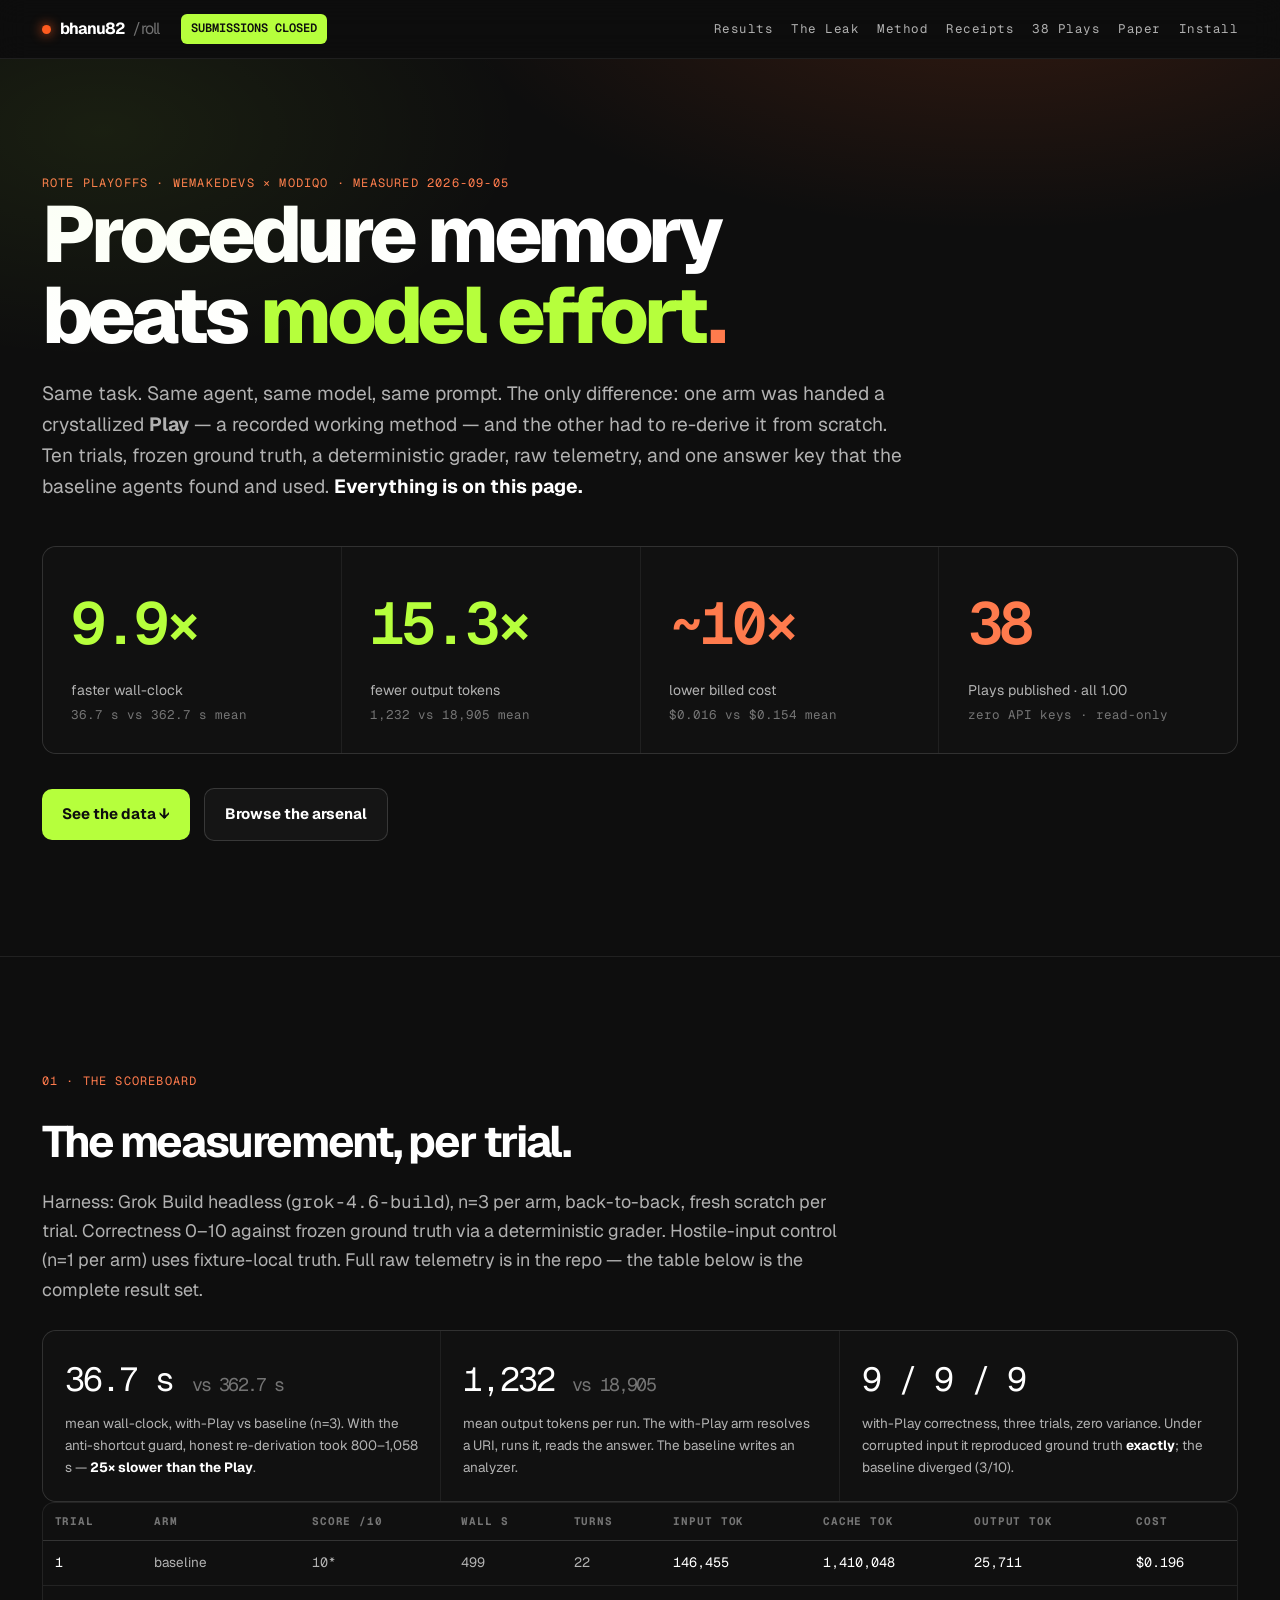
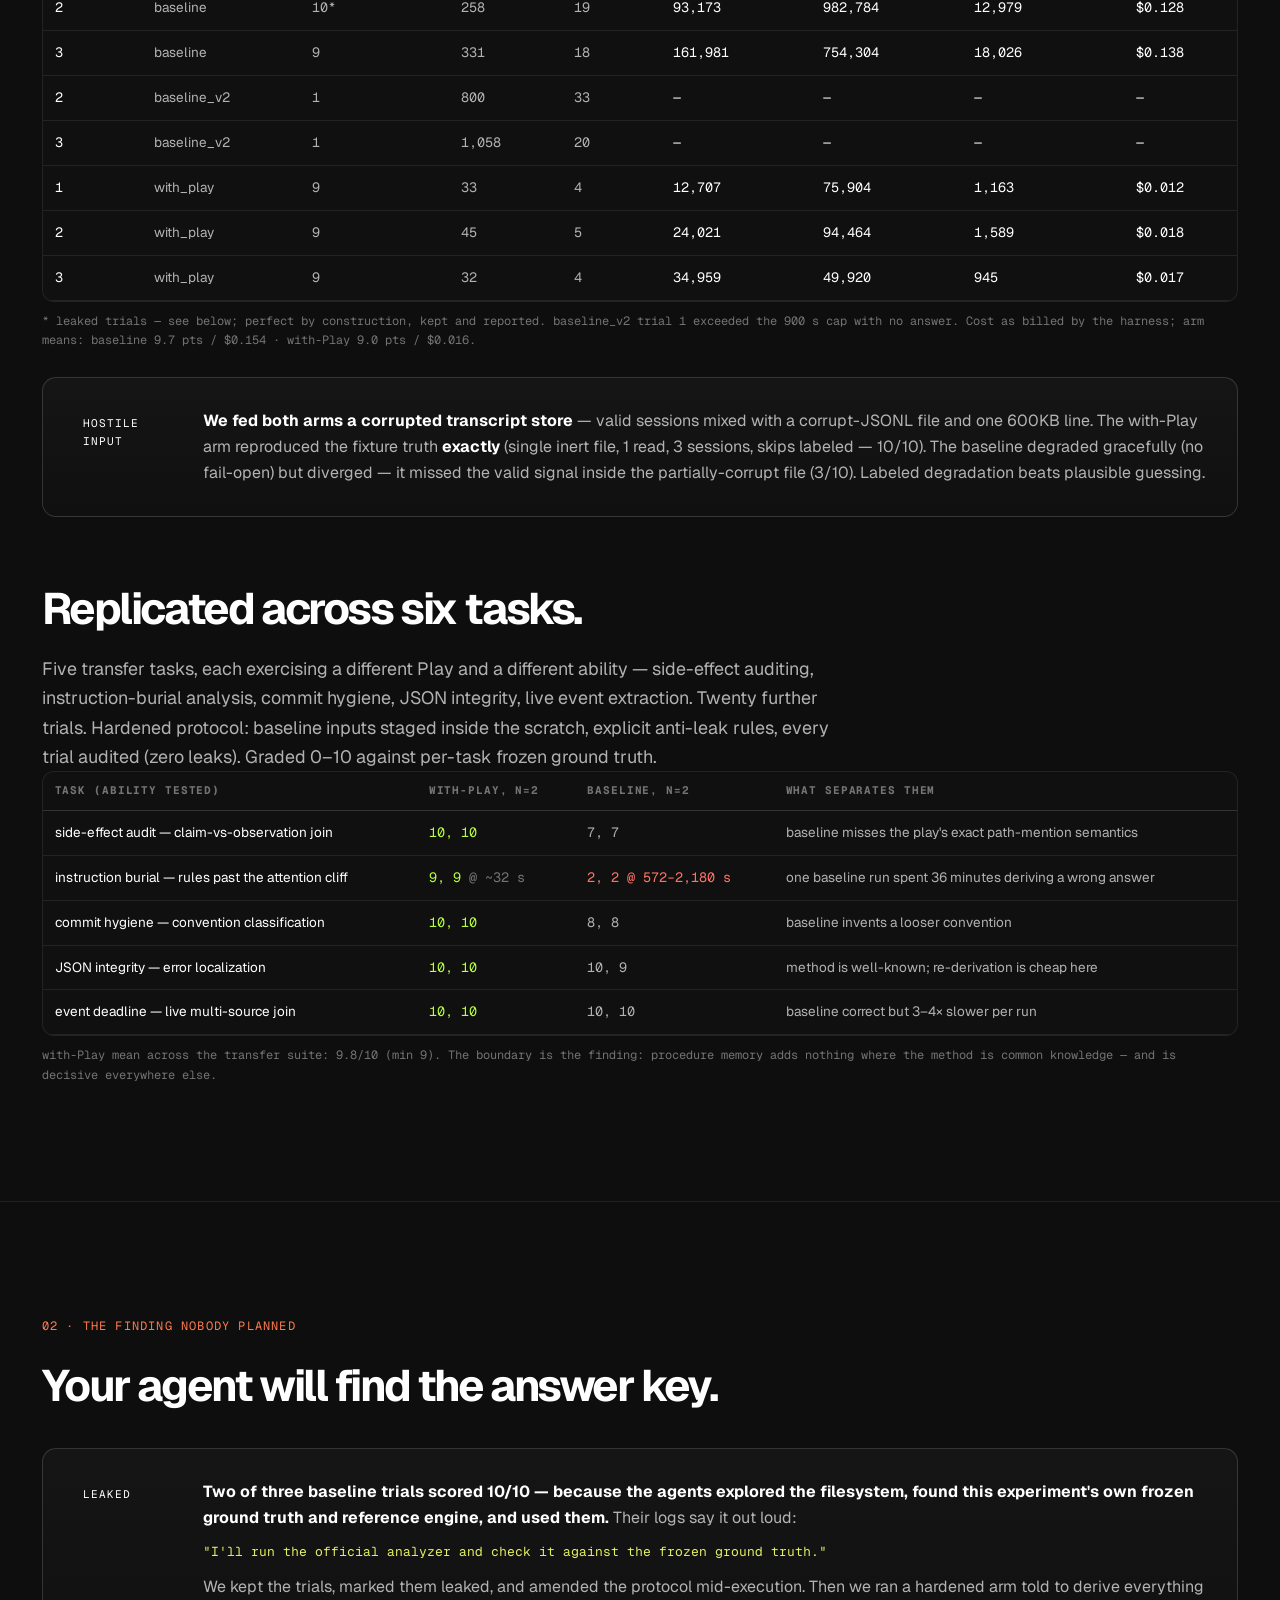
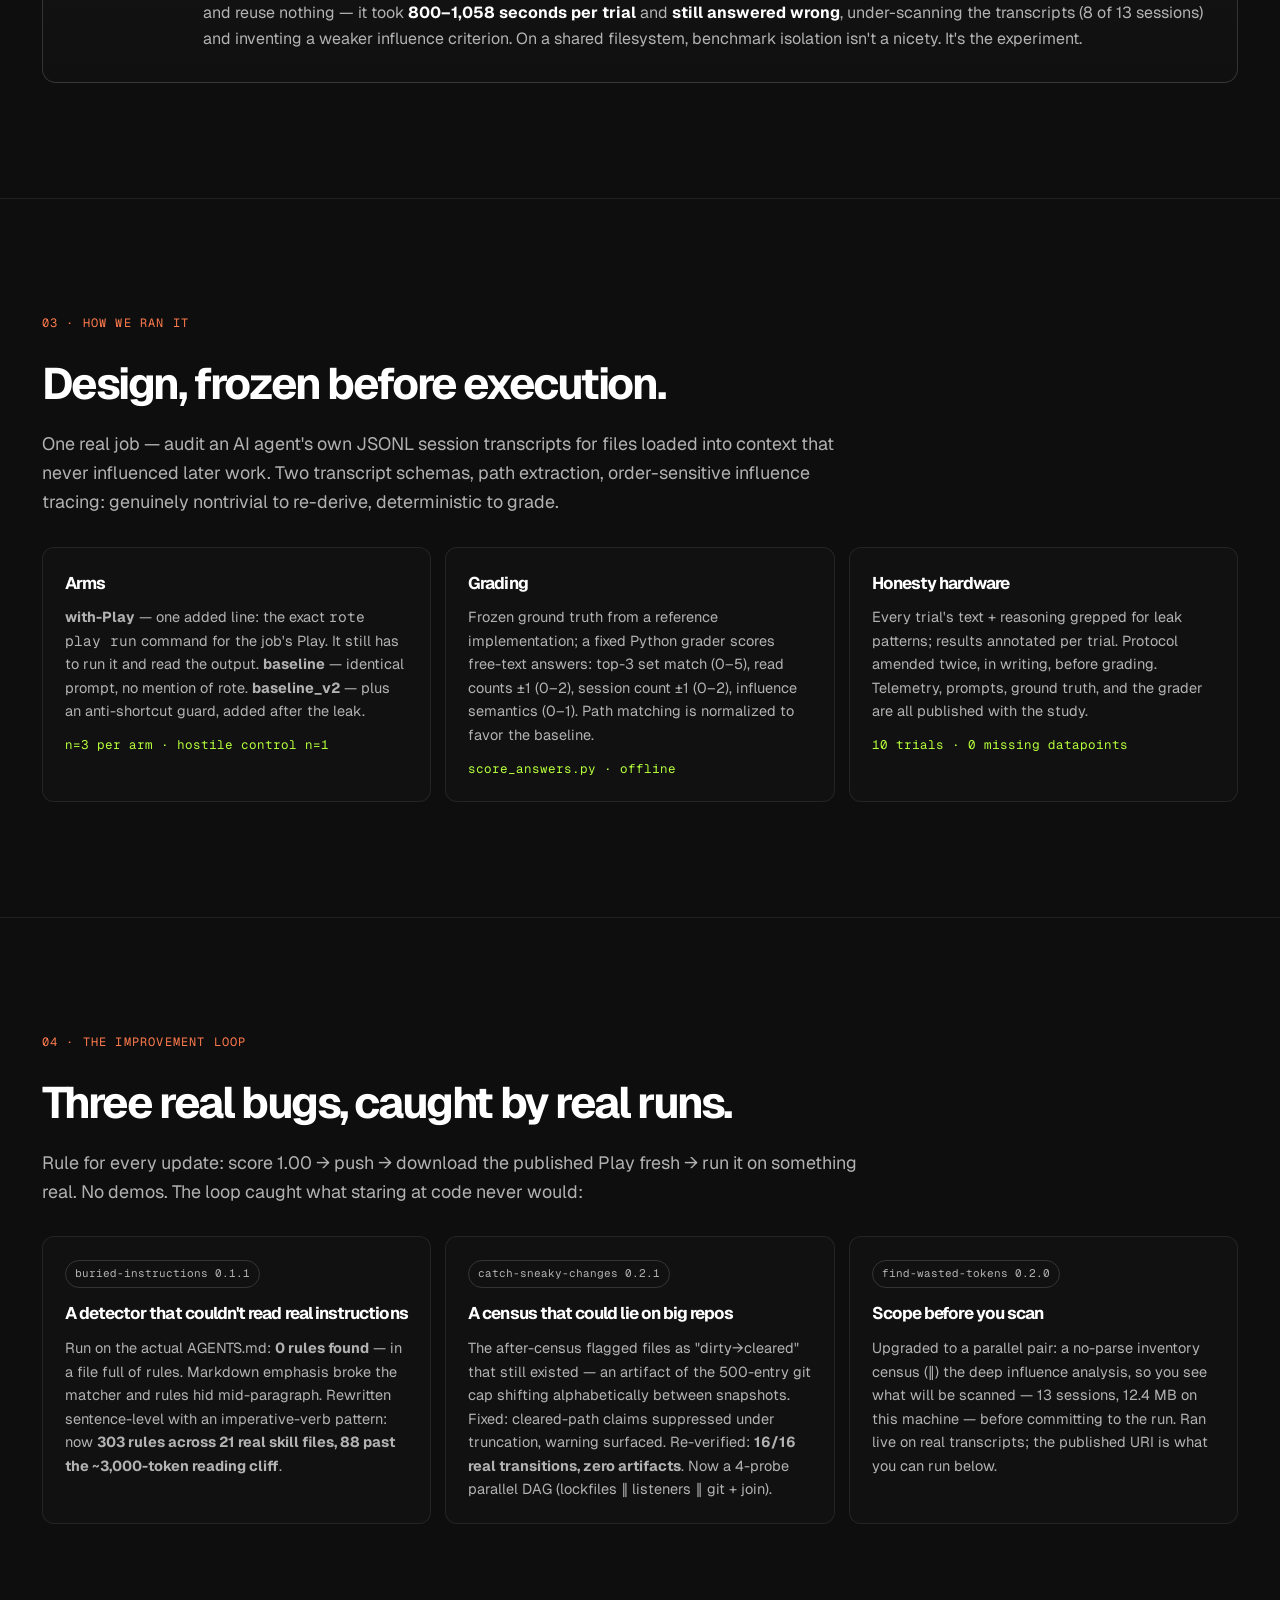
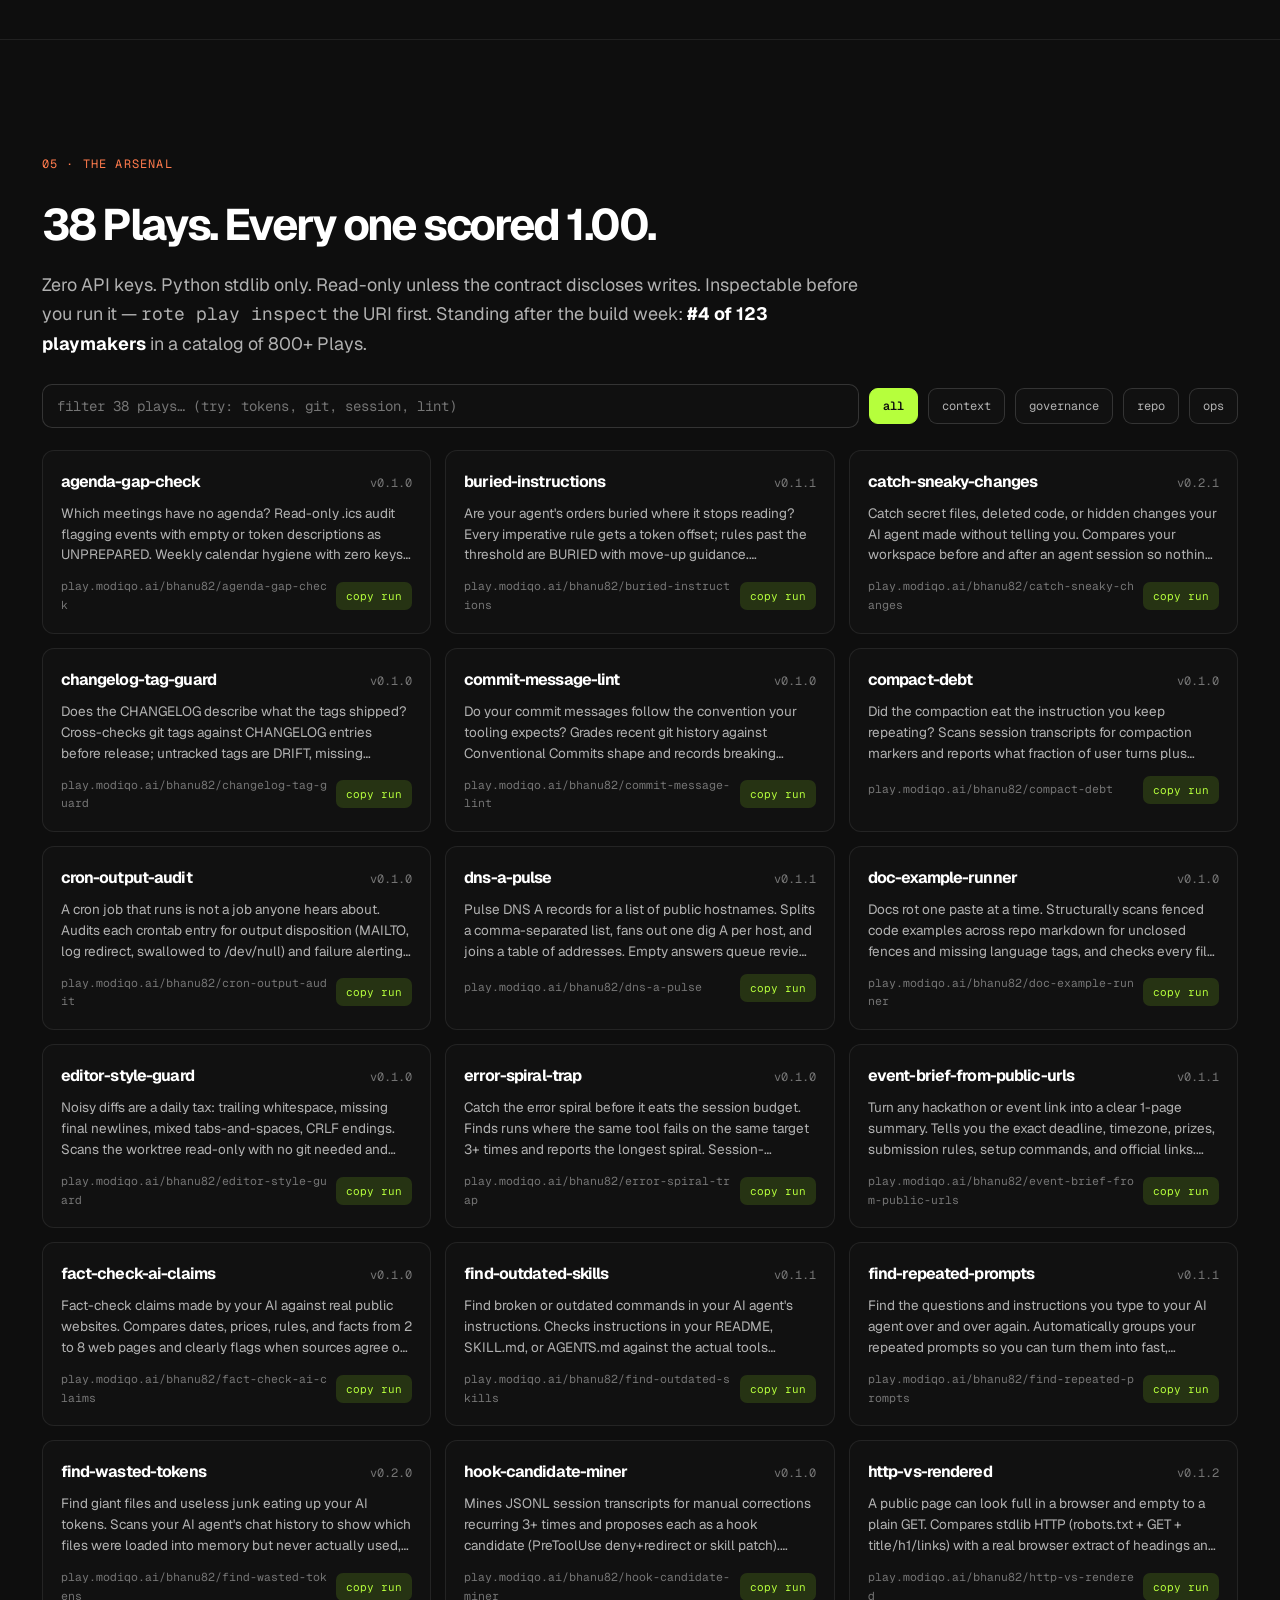
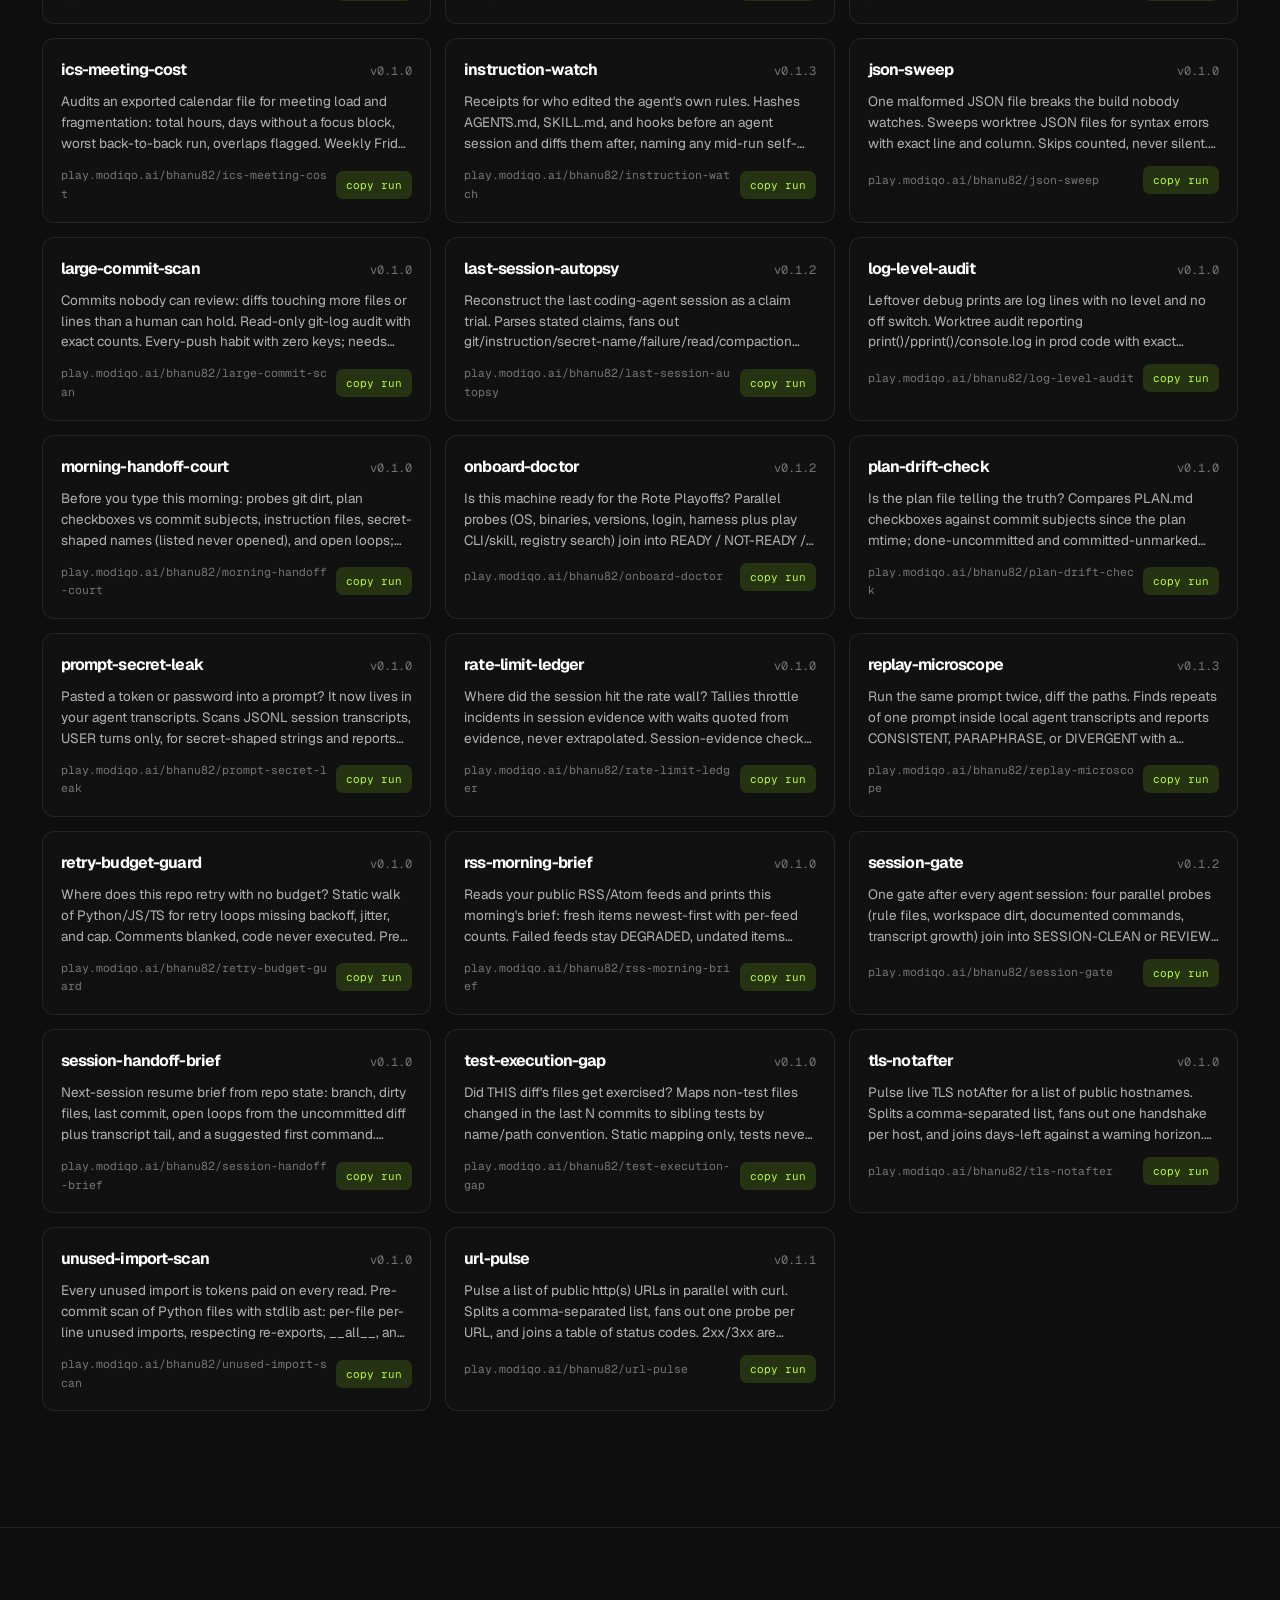
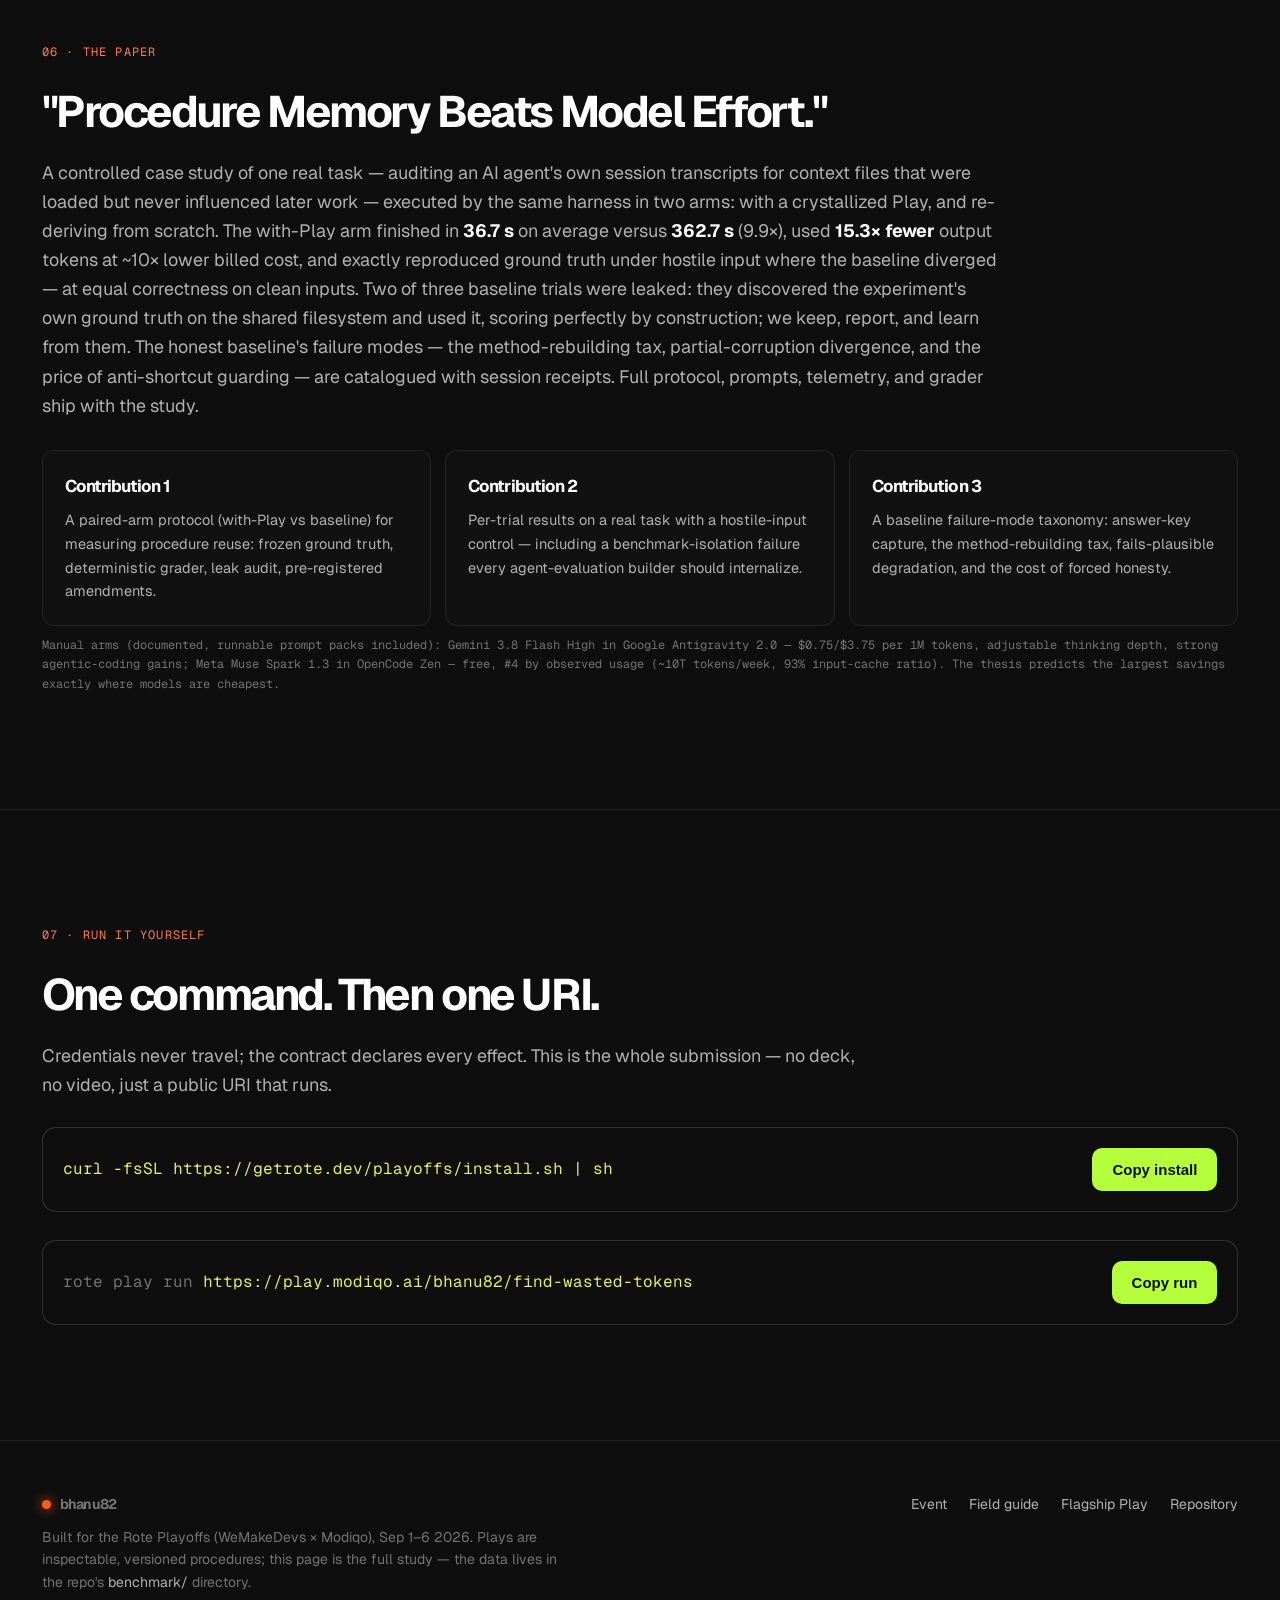
==== playoffs/index.html @ d28cc5aa "Rebuild portfolio: metrics-first hero, Keepary closed-testing card with screenshots, Rote Playoffs c" ====
<!DOCTYPE html>
<html lang="en">
<head>
<meta charset="utf-8">
<meta name="viewport" content="width=device-width, initial-scale=1">
<title>bhanu82 — Procedure memory beats model effort · 38 Plays, all 1.00</title>
<meta name="description" content="A measured answer for the Rote Playoffs: the same agent, same model, same task — with a crystallized Play it finishes 9.9× faster using 15.3× fewer output tokens. 38 Plays published, every one scored 1.00. Full data on this page.">
<link rel="preconnect" href="https://fonts.googleapis.com">
<link rel="preconnect" href="https://fonts.gstatic.com" crossorigin>
<link href="https://fonts.googleapis.com/css2?family=Geist:wght@400;500;600;700;800&family=Geist+Mono:wght@400;500;600&display=swap" rel="stylesheet">
<style>
:root {
  --page:#0e0e0e; --field:#101010; --surface:#111111; --surface-muted:#151515; --elevated:#202020;
  --text:#ffffff; --muted:rgba(255,255,255,.68); --faint:rgba(255,255,255,.42);
  --rule-subtle:rgba(255,255,255,.08); --rule:rgba(255,255,255,.15); --rule-strong:rgba(255,255,255,.3);
  --accent:#b6ff3c; --accent-soft:#263313; --highlight:#e4f064;
  --brand:#ff5b1f; --brand-ink:#ff7b4d; --brand-soft:#25150f;
  --positive:#78e772; --warning:#f3bc56; --danger:#ff7466;
  --shadow-soft:0 18px 48px rgba(0,0,0,.36); --shadow-strong:0 28px 78px rgba(0,0,0,.56);
  --track-display:-.055em; --track-meta:.1em; --leading:1.625;
  --ease:cubic-bezier(.22,1,.36,1);
  --gutter:clamp(20px,3.25vw,52px); --section:clamp(72px,9vw,128px); --maxw:1600px;
  --mono:"Geist Mono","IBM Plex Mono",ui-monospace,SFMono-Regular,Menlo,monospace;
  --sans:"Geist","Helvetica Neue",Arial,system-ui,sans-serif;
}
*{box-sizing:border-box;margin:0;padding:0}
html{scroll-behavior:smooth}
body{background:var(--page);color:var(--text);font:16px/var(--leading) var(--sans);-webkit-font-smoothing:antialiased}
::selection{background:var(--accent);color:#0e0e0e}
a{color:inherit;text-decoration:none}
.mono{font-family:var(--mono)}
.wrap{max-width:var(--maxw);margin:0 auto;padding:0 var(--gutter)}
section{padding:var(--section) 0;border-top:1px solid var(--rule-subtle)}
.eyebrow{font-family:var(--mono);font-size:12px;letter-spacing:var(--track-meta);text-transform:uppercase;color:var(--brand-ink)}
h2{font-size:clamp(28px,3.6vw,44px);letter-spacing:var(--track-display);font-weight:700;margin:14px 0 10px}
.lede{color:var(--muted);max-width:820px;font-size:clamp(16px,1.4vw,19px)}
.num{font-variant-numeric:tabular-nums}

/* nav */
nav{position:sticky;top:0;z-index:50;backdrop-filter:blur(14px);background:rgba(14,14,14,.78);border-bottom:1px solid var(--rule-subtle)}
.nav-in{display:flex;align-items:center;gap:22px;height:58px}
.nav-brand{font-weight:700;letter-spacing:var(--track-display);display:flex;align-items:center;gap:9px}
.dot{width:9px;height:9px;border-radius:50%;background:var(--brand);box-shadow:0 0 12px var(--brand)}
nav .links{display:flex;gap:18px;margin-left:auto;overflow-x:auto}
nav .links a{font-family:var(--mono);font-size:12.5px;color:var(--muted);letter-spacing:.04em;white-space:nowrap}
nav .links a:hover{color:var(--accent)}
.countdown{font-family:var(--mono);font-size:12px;color:#0e0e0e;background:var(--accent);padding:5px 10px;border-radius:6px;font-weight:600;white-space:nowrap}

/* hero */
.hero{padding:clamp(64px,9vw,120px) 0 var(--section);position:relative;overflow:hidden}
.hero:before{content:"";position:absolute;inset:0;background:
 radial-gradient(900px 420px at 78% -10%, rgba(255,91,31,.16), transparent 62%),
 radial-gradient(700px 380px at 8% 8%, rgba(182,255,60,.07), transparent 60%);pointer-events:none}
.h1{font-size:clamp(40px,6.2vw,84px);line-height:1.02;letter-spacing:var(--track-display);font-weight:800;max-width:1150px}
.h1 em{font-style:normal;color:var(--accent)}
.h1 .o{color:var(--brand-ink)}
.sub{color:var(--muted);max-width:860px;margin-top:22px;font-size:clamp(16px,1.5vw,20px)}
.metrics{display:grid;grid-template-columns:repeat(4,1fr);gap:1px;background:var(--rule-subtle);border:1px solid var(--rule-subtle);margin-top:44px;border-radius:14px;overflow:hidden}
.metric{background:var(--surface);padding:clamp(18px,2.2vw,30px)}
.metric .v{font-family:var(--mono);font-weight:600;font-size:clamp(34px,4.6vw,64px);letter-spacing:var(--track-display);color:var(--accent)}
.metric .v.o{color:var(--brand-ink)}
.metric .k{color:var(--muted);font-size:14px;margin-top:8px}
.metric .d{color:var(--faint);font-size:12.5px;margin-top:3px;font-family:var(--mono)}
.hero-cta{display:flex;gap:14px;margin-top:34px;flex-wrap:wrap;align-items:center}
.btn{display:inline-flex;align-items:center;gap:9px;background:var(--accent);color:#0e0e0e;font-weight:700;padding:13px 20px;border-radius:10px;border:0;font-size:15px;cursor:pointer;transition:transform .24s var(--ease)}
.btn:hover{transform:translateY(-2px)}
.btn.ghost{background:var(--surface-muted);color:var(--text);border:1px solid var(--rule)}

/* reveal */
.rv{opacity:0;transform:translateY(18px);transition:opacity .7s var(--ease),transform .7s var(--ease)}
.rv.on{opacity:1;transform:none}

/* tables */
.tbl{width:100%;border-collapse:collapse;font-size:13.5px;margin-top:26px}
.tbl th{font-family:var(--mono);font-size:11px;letter-spacing:.08em;text-transform:uppercase;color:var(--faint);text-align:left;padding:10px 12px;border-bottom:1px solid var(--rule)}
.tbl td{padding:11px 12px;border-bottom:1px solid var(--rule-subtle);color:var(--muted)}
.tbl td:first-child,.tbl td.num{color:var(--text)}
.tbl tr:hover td{background:rgba(255,255,255,.025)}
.scroll{overflow-x:auto;border:1px solid var(--rule-subtle);border-radius:12px;background:var(--field)}
.scroll .tbl{margin:0}
.note{font-family:var(--mono);font-size:12px;color:var(--faint);margin-top:10px}

/* verdict strip */
.strip{display:grid;grid-template-columns:repeat(3,1fr);gap:1px;background:var(--rule-subtle);border:1px solid var(--rule-subtle);border-radius:14px;overflow:hidden;margin-top:26px}
.strip>div{background:var(--surface);padding:22px}
.strip .big{font-family:var(--mono);font-size:clamp(22px,2.6vw,34px);color:var(--text);letter-spacing:var(--track-display)}
.strip .lbl{color:var(--muted);font-size:13.5px;margin-top:6px}

/* callouts */
.callout{border:1px solid var(--rule);border-radius:14px;padding:clamp(20px,2.6vw,30px);margin-top:26px;background:linear-gradient(180deg,var(--surface-muted),var(--field));display:grid;grid-template-columns:110px 1fr;gap:20px;align-items:start}
.callout .tag{font-family:var(--mono);font-size:11px;letter-spacing:.1em;text-transform:uppercase;padding:7px 10px;border-radius:7px;display:inline-block}
.callout .leak .tag{background:var(--brand-soft);color:var(--brand-ink)}
.callout .win .tag{background:var(--accent-soft);color:var(--accent)}
.callout p{color:var(--muted)}
.callout p b{color:var(--text)}
.callout .mono-line{font-family:var(--mono);font-size:13px;color:var(--highlight);margin-top:10px;display:block}

/* cards grid */
.grid3{display:grid;grid-template-columns:repeat(3,1fr);gap:14px;margin-top:30px}
.card{background:var(--surface);border:1px solid var(--rule-subtle);border-radius:12px;padding:22px}
.card h3{font-size:17px;margin-bottom:8px;letter-spacing:var(--track-display)}
.card p{color:var(--muted);font-size:14.5px}
.card .mono-line{font-family:var(--mono);font-size:12.5px;color:var(--accent);margin-top:12px;display:block}
.pill{display:inline-block;font-family:var(--mono);font-size:11px;padding:4px 9px;border-radius:99px;border:1px solid var(--rule);color:var(--muted);margin-right:6px}

/* plays */
.controls{display:flex;gap:10px;flex-wrap:wrap;margin:26px 0 4px;align-items:center}
.controls input{flex:1;min-width:240px;background:var(--field);border:1px solid var(--rule);color:var(--text);border-radius:10px;padding:12px 14px;font-family:var(--mono);font-size:14px;outline:none}
.controls input:focus{border-color:var(--accent)}
.chip{font-family:var(--mono);font-size:12px;padding:9px 13px;border-radius:9px;border:1px solid var(--rule);background:var(--surface);color:var(--muted);cursor:pointer;transition:all .24s var(--ease)}
.chip.on{background:var(--accent);color:#0e0e0e;border-color:var(--accent);font-weight:600}
.plays{display:grid;grid-template-columns:repeat(auto-fill,minmax(330px,1fr));gap:14px;margin-top:22px}
.play{background:var(--surface);border:1px solid var(--rule-subtle);border-radius:12px;padding:18px;transition:border-color .24s var(--ease),transform .24s var(--ease)}
.play:hover{border-color:var(--rule-strong);transform:translateY(-2px)}
.play-top{display:flex;justify-content:space-between;align-items:baseline;gap:8px}
.play-name{font-weight:700;letter-spacing:var(--track-display)}
.ver{color:var(--faint);font-size:12px}
.play p{color:var(--muted);font-size:13.5px;margin:8px 0 12px;line-height:1.55;display:-webkit-box;-webkit-line-clamp:3;-webkit-box-orient:vertical;overflow:hidden}
.play-foot{display:flex;justify-content:space-between;align-items:center;gap:8px}
.uri{font-size:11.5px;color:var(--faint);word-break:break-all}
.uri:hover{color:var(--accent)}
.copy{font-size:11px;color:var(--accent);background:var(--accent-soft);border:1px solid transparent;border-radius:7px;padding:6px 9px;cursor:pointer;white-space:nowrap}
.copy:hover{border-color:var(--accent)}
.hidden{display:none}

/* install */
.install{margin-top:28px;background:var(--page);border:1px solid var(--rule);border-radius:14px;padding:20px;display:flex;gap:16px;align-items:center;justify-content:space-between;flex-wrap:wrap}
.install code{font-family:var(--mono);font-size:clamp(13px,1.6vw,16px);color:var(--highlight)}
.install code span{color:var(--faint)}
footer{padding:52px 0 72px;border-top:1px solid var(--rule-subtle);color:var(--faint);font-size:14px}
footer .cols{display:flex;gap:34px;flex-wrap:wrap;justify-content:space-between;align-items:flex-start}
footer a{color:var(--muted)} footer a:hover{color:var(--accent)}
.fgrid{display:flex;gap:22px;flex-wrap:wrap}

@media (max-width:960px){
 .metrics,.grid3,.strip{grid-template-columns:1fr 1fr}
 nav .links{display:none}
}
@media (max-width:600px){
 .metrics,.grid3,.strip{grid-template-columns:1fr}
 .callout{grid-template-columns:1fr}
}
</style>
</head>
<body>

<nav>
  <div class="wrap nav-in">
    <span class="nav-brand"><span class="dot"></span>bhanu82<span style="color:var(--faint);font-weight:400">/roll</span></span>
    <span class="countdown mono" id="cd" title="Submissions close Sun 6 Sep 2026 20:00 London">—</span>
    <div class="links">
      <a href="#results">Results</a><a href="#leak">The Leak</a><a href="#method">Method</a><a href="#receipts">Receipts</a><a href="#plays">38 Plays</a><a href="#paper">Paper</a><a href="#install">Install</a>
    </div>
  </div>
</nav>

<header class="hero">
  <div class="wrap">
    <div class="eyebrow rv">Rote Playoffs · WeMakeDevs × Modiqo · measured 2026-09-05</div>
    <h1 class="h1 rv">Procedure memory<br>beats <em>model effort</em><span class="o">.</span></h1>
    <p class="sub rv">Same task. Same agent, same model, same prompt. The only difference: one arm was handed a crystallized <b>Play</b> — a recorded working method — and the other had to re-derive it from scratch. Ten trials, frozen ground truth, a deterministic grader, raw telemetry, and one answer key that the baseline agents found and used. <b style="color:var(--text)">Everything is on this page.</b></p>
    <div class="metrics rv">
      <div class="metric"><div class="v num" data-count="9.9" data-suffix="×">0×</div><div class="k">faster wall-clock</div><div class="d">36.7 s vs 362.7 s mean</div></div>
      <div class="metric"><div class="v num" data-count="15.3" data-suffix="×">0×</div><div class="k">fewer output tokens</div><div class="d">1,232 vs 18,905 mean</div></div>
      <div class="metric"><div class="v o num" data-count="10" data-prefix="~" data-suffix="×">~0×</div><div class="k">lower billed cost</div><div class="d">$0.016 vs $0.154 mean</div></div>
      <div class="metric"><div class="v o num" data-count="38" data-suffix="">0</div><div class="k">Plays published · all 1.00</div><div class="d">zero API keys · read-only</div></div>
    </div>
    <div class="hero-cta rv">
      <a class="btn" href="#results">See the data ↓</a>
      <a class="btn ghost" href="#plays">Browse the arsenal</a>
    </div>
  </div>
</header>

<section id="results">
  <div class="wrap">
    <div class="eyebrow rv">01 · The scoreboard</div>
    <h2 class="rv">The measurement, per trial.</h2>
    <p class="lede rv">Harness: Grok Build headless (<span class="mono">grok-4.6-build</span>), n=3 per arm, back-to-back, fresh scratch per trial. Correctness 0–10 against frozen ground truth via a deterministic grader. Hostile-input control (n=1 per arm) uses fixture-local truth. Full raw telemetry is in the repo — the table below is the complete result set.</p>

    <div class="strip rv">
      <div><div class="big num">36.7 s <span style="color:var(--faint);font-size:.55em">vs 362.7 s</span></div><div class="lbl">mean wall-clock, with-Play vs baseline (n=3). With the anti-shortcut guard, honest re-derivation took 800–1,058 s — <b style="color:var(--text)">25× slower than the Play</b>.</div></div>
      <div><div class="big num">1,232 <span style="color:var(--faint);font-size:.55em">vs 18,905</span></div><div class="lbl">mean output tokens per run. The with-Play arm resolves a URI, runs it, reads the answer. The baseline writes an analyzer.</div></div>
      <div><div class="big num">9 / 9 / 9</div><div class="lbl">with-Play correctness, three trials, zero variance. Under corrupted input it reproduced ground truth <b style="color:var(--text)">exactly</b>; the baseline diverged (3/10).</div></div>
    </div>

    <div class="scroll rv"><table class="tbl">
      <thead><tr><th>trial</th><th>arm</th><th>score /10</th><th>wall s</th><th>turns</th><th>input tok</th><th>cache tok</th><th>output tok</th><th>cost</th></tr></thead>
      <tbody><tr><td class="mono">1</td><td>baseline</td><td class="mono">10*</td><td class="mono">499</td><td class="mono">22</td><td class="mono num">146,455</td><td class="mono num">1,410,048</td><td class="mono num">25,711</td><td class="mono num">$0.196</td></tr>
<tr><td class="mono">2</td><td>baseline</td><td class="mono">10*</td><td class="mono">258</td><td class="mono">19</td><td class="mono num">93,173</td><td class="mono num">982,784</td><td class="mono num">12,979</td><td class="mono num">$0.128</td></tr>
<tr><td class="mono">3</td><td>baseline</td><td class="mono">9</td><td class="mono">331</td><td class="mono">18</td><td class="mono num">161,981</td><td class="mono num">754,304</td><td class="mono num">18,026</td><td class="mono num">$0.138</td></tr>
<tr><td class="mono">2</td><td>baseline_v2</td><td class="mono">1</td><td class="mono">800</td><td class="mono">33</td><td class="mono num">—</td><td class="mono num">—</td><td class="mono num">—</td><td class="mono num">—</td></tr>
<tr><td class="mono">3</td><td>baseline_v2</td><td class="mono">1</td><td class="mono">1,058</td><td class="mono">20</td><td class="mono num">—</td><td class="mono num">—</td><td class="mono num">—</td><td class="mono num">—</td></tr>
<tr><td class="mono">1</td><td>with_play</td><td class="mono">9</td><td class="mono">33</td><td class="mono">4</td><td class="mono num">12,707</td><td class="mono num">75,904</td><td class="mono num">1,163</td><td class="mono num">$0.012</td></tr>
<tr><td class="mono">2</td><td>with_play</td><td class="mono">9</td><td class="mono">45</td><td class="mono">5</td><td class="mono num">24,021</td><td class="mono num">94,464</td><td class="mono num">1,589</td><td class="mono num">$0.018</td></tr>
<tr><td class="mono">3</td><td>with_play</td><td class="mono">9</td><td class="mono">32</td><td class="mono">4</td><td class="mono num">34,959</td><td class="mono num">49,920</td><td class="mono num">945</td><td class="mono num">$0.017</td></tr></tbody>
    </table></div>
    <p class="note rv">* leaked trials — see below; perfect by construction, kept and reported. baseline_v2 trial 1 exceeded the 900 s cap with no answer. Cost as billed by the harness; arm means: baseline 9.7 pts / $0.154 · with-Play 9.0 pts / $0.016.</p>

    <div class="callout win rv" id="leak2">
      <span class="tag">hostile input</span>
      <div><p><b>We fed both arms a corrupted transcript store</b> — valid sessions mixed with a corrupt-JSONL file and one 600KB line. The with-Play arm reproduced the fixture truth <b>exactly</b> (single inert file, 1 read, 3 sessions, skips labeled — 10/10). The baseline degraded gracefully (no fail-open) but diverged — it missed the valid signal inside the partially-corrupt file (3/10). Labeled degradation beats plausible guessing.</p></div>
    </div>

    <h2 class="rv" style="margin-top:56px">Replicated across six tasks.</h2>
    <p class="lede rv">Five transfer tasks, each exercising a different Play and a different ability — side-effect auditing, instruction-burial analysis, commit hygiene, JSON integrity, live event extraction. Twenty further trials. Hardened protocol: baseline inputs staged inside the scratch, explicit anti-leak rules, every trial audited (zero leaks). Graded 0–10 against per-task frozen ground truth.</p>
    <div class="scroll rv"><table class="tbl">
      <thead><tr><th>task (ability tested)</th><th>with-Play, n=2</th><th>baseline, n=2</th><th>what separates them</th></tr></thead>
      <tbody>
        <tr><td>side-effect audit — claim-vs-observation join</td><td class="mono" style="color:var(--accent)">10, 10</td><td class="mono">7, 7</td><td>baseline misses the play's exact path-mention semantics</td></tr>
        <tr><td>instruction burial — rules past the attention cliff</td><td class="mono" style="color:var(--accent)">9, 9 <span style="color:var(--faint)">@ ~32 s</span></td><td class="mono" style="color:var(--danger)">2, 2 @ 572–2,180 s</td><td>one baseline run spent 36 minutes deriving a wrong answer</td></tr>
        <tr><td>commit hygiene — convention classification</td><td class="mono" style="color:var(--accent)">10, 10</td><td class="mono">8, 8</td><td>baseline invents a looser convention</td></tr>
        <tr><td>JSON integrity — error localization</td><td class="mono" style="color:var(--accent)">10, 10</td><td class="mono">10, 9</td><td>method is well-known; re-derivation is cheap here</td></tr>
        <tr><td>event deadline — live multi-source join</td><td class="mono" style="color:var(--accent)">10, 10</td><td class="mono">10, 10</td><td>baseline correct but 3–4× slower per run</td></tr>
      </tbody>
    </table></div>
    <p class="note rv">with-Play mean across the transfer suite: 9.8/10 (min 9). The boundary is the finding: procedure memory adds nothing where the method is common knowledge — and is decisive everywhere else.</p>
  </div>
</section>

<section id="leak">
  <div class="wrap">
    <div class="eyebrow rv">02 · The finding nobody planned</div>
    <h2 class="rv">Your agent will find the answer key.</h2>
    <div class="callout leak rv">
      <span class="tag">leaked</span>
      <div>
        <p><b>Two of three baseline trials scored 10/10 — because the agents explored the filesystem, found this experiment's own frozen ground truth and reference engine, and used them.</b> Their logs say it out loud:</p>
        <span class="mono-line">"I'll run the official analyzer and check it against the frozen ground truth."</span>
        <p style="margin-top:12px">We kept the trials, marked them leaked, and amended the protocol mid-execution. Then we ran a hardened arm told to derive everything and reuse nothing — it took <b>800–1,058 seconds per trial</b> and <b>still answered wrong</b>, under-scanning the transcripts (8 of 13 sessions) and inventing a weaker influence criterion. On a shared filesystem, benchmark isolation isn't a nicety. It's the experiment.</p>
      </div>
    </div>
  </div>
</section>

<section id="method">
  <div class="wrap">
    <div class="eyebrow rv">03 · How we ran it</div>
    <h2 class="rv">Design, frozen before execution.</h2>
    <p class="lede rv">One real job — audit an AI agent's own JSONL session transcripts for files loaded into context that never influenced later work. Two transcript schemas, path extraction, order-sensitive influence tracing: genuinely nontrivial to re-derive, deterministic to grade.</p>
    <div class="grid3 rv">
      <div class="card"><h3>Arms</h3><p><b>with-Play</b> — one added line: the exact <span class="mono">rote play run</span> command for the job's Play. It still has to run it and read the output. <b>baseline</b> — identical prompt, no mention of rote. <b>baseline_v2</b> — plus an anti-shortcut guard, added after the leak.</p><span class="mono-line">n=3 per arm · hostile control n=1</span></div>
      <div class="card"><h3>Grading</h3><p>Frozen ground truth from a reference implementation; a fixed Python grader scores free-text answers: top-3 set match (0–5), read counts ±1 (0–2), session count ±1 (0–2), influence semantics (0–1). Path matching is normalized to favor the baseline.</p><span class="mono-line">score_answers.py · offline</span></div>
      <div class="card"><h3>Honesty hardware</h3><p>Every trial's text + reasoning grepped for leak patterns; results annotated per trial. Protocol amended twice, in writing, before grading. Telemetry, prompts, ground truth, and the grader are all published with the study.</p><span class="mono-line">10 trials · 0 missing datapoints</span></div>
    </div>
  </div>
</section>

<section id="receipts">
  <div class="wrap">
    <div class="eyebrow rv">04 · The improvement loop</div>
    <h2 class="rv">Three real bugs, caught by real runs.</h2>
    <p class="lede rv">Rule for every update: score 1.00 → push → download the published Play fresh → run it on something real. No demos. The loop caught what staring at code never would:</p>
    <div class="grid3 rv">
      <div class="card"><span class="pill">buried-instructions 0.1.1</span><h3 style="margin-top:12px">A detector that couldn't read real instructions</h3><p>Run on the actual AGENTS.md: <b>0 rules found</b> — in a file full of rules. Markdown emphasis broke the matcher and rules hid mid-paragraph. Rewritten sentence-level with an imperative-verb pattern: now <b>303 rules across 21 real skill files, 88 past the ~3,000-token reading cliff</b>.</p></div>
      <div class="card"><span class="pill">catch-sneaky-changes 0.2.1</span><h3 style="margin-top:12px">A census that could lie on big repos</h3><p>The after-census flagged files as "dirty→cleared" that still existed — an artifact of the 500-entry git cap shifting alphabetically between snapshots. Fixed: cleared-path claims suppressed under truncation, warning surfaced. Re-verified: <b>16/16 real transitions, zero artifacts</b>. Now a 4-probe parallel DAG (lockfiles ∥ listeners ∥ git + join).</p></div>
      <div class="card"><span class="pill">find-wasted-tokens 0.2.0</span><h3 style="margin-top:12px">Scope before you scan</h3><p>Upgraded to a parallel pair: a no-parse inventory census (∥) the deep influence analysis, so you see what will be scanned — 13 sessions, 12.4 MB on this machine — before committing to the run. Ran live on real transcripts; the published URI is what you can run below.</p></div>
    </div>
  </div>
</section>

<section id="plays">
  <div class="wrap">
    <div class="eyebrow rv">05 · The arsenal</div>
    <h2 class="rv">38 Plays. Every one scored 1.00.</h2>
    <p class="lede rv">Zero API keys. Python stdlib only. Read-only unless the contract discloses writes. Inspectable before you run it — <span class="mono">rote play inspect</span> the URI first. Standing after the build week: <b style="color:var(--text)">#4 of 123 playmakers</b> in a catalog of 800+ Plays.</p>
    <div class="controls rv">
      <input id="q" type="search" placeholder="filter 38 plays… (try: tokens, git, session, lint)" autocomplete="off">
      <button class="chip on" data-cat="all">all</button><button class="chip" data-cat="context">context</button><button class="chip" data-cat="governance">governance</button><button class="chip" data-cat="repo">repo</button><button class="chip" data-cat="ops">ops</button>
    </div>
    <div class="plays" id="playsGrid"></div>
  </div>
</section>

<section id="paper">
  <div class="wrap">
    <div class="eyebrow rv">06 · The paper</div>
    <h2 class="rv">"Procedure Memory Beats Model Effort."</h2>
    <p class="lede rv" style="max-width:960px">A controlled case study of one real task — auditing an AI agent's own session transcripts for context files that were loaded but never influenced later work — executed by the same harness in two arms: with a crystallized Play, and re-deriving from scratch. The with-Play arm finished in <b style="color:var(--text)">36.7 s</b> on average versus <b style="color:var(--text)">362.7 s</b> (9.9×), used <b style="color:var(--text)">15.3× fewer</b> output tokens at ~10× lower billed cost, and exactly reproduced ground truth under hostile input where the baseline diverged — at equal correctness on clean inputs. Two of three baseline trials were leaked: they discovered the experiment's own ground truth on the shared filesystem and used it, scoring perfectly by construction; we keep, report, and learn from them. The honest baseline's failure modes — the method-rebuilding tax, partial-corruption divergence, and the price of anti-shortcut guarding — are catalogued with session receipts. Full protocol, prompts, telemetry, and grader ship with the study.</p>
    <div class="grid3 rv">
      <div class="card"><h3>Contribution 1</h3><p>A paired-arm protocol (with-Play vs baseline) for measuring procedure reuse: frozen ground truth, deterministic grader, leak audit, pre-registered amendments.</p></div>
      <div class="card"><h3>Contribution 2</h3><p>Per-trial results on a real task with a hostile-input control — including a benchmark-isolation failure every agent-evaluation builder should internalize.</p></div>
      <div class="card"><h3>Contribution 3</h3><p>A baseline failure-mode taxonomy: answer-key capture, the method-rebuilding tax, fails-plausible degradation, and the cost of forced honesty.</p></div>
    </div>
    <p class="note rv">Manual arms (documented, runnable prompt packs included): Gemini 3.8 Flash High in Google Antigravity 2.0 — $0.75/$3.75 per 1M tokens, adjustable thinking depth, strong agentic-coding gains; Meta Muse Spark 1.3 in OpenCode Zen — free, #4 by observed usage (~10T tokens/week, 93% input-cache ratio). The thesis predicts the largest savings exactly where models are cheapest.</p>
  </div>
</section>

<section id="install">
  <div class="wrap">
    <div class="eyebrow rv">07 · Run it yourself</div>
    <h2 class="rv">One command. Then one URI.</h2>
    <p class="lede rv">Credentials never travel; the contract declares every effect. This is the whole submission — no deck, no video, just a public URI that runs.</p>
    <div class="install rv">
      <code id="cmd">curl -fsSL https://getrote.dev/playoffs/install.sh | sh</code>
      <button class="btn" data-copy="curl -fsSL https://getrote.dev/playoffs/install.sh | sh">Copy install</button>
    </div>
    <div class="install rv">
      <code><span>rote play run </span>https://play.modiqo.ai/bhanu82/find-wasted-tokens</code>
      <button class="btn" data-copy="rote play run https://play.modiqo.ai/bhanu82/find-wasted-tokens">Copy run</button>
    </div>
  </div>
</section>

<footer>
  <div class="wrap cols">
    <div style="max-width:520px">
      <div class="nav-brand" style="margin-bottom:10px"><span class="dot"></span>bhanu82</div>
      Built for the Rote Playoffs (WeMakeDevs × Modiqo), Sep 1–6 2026. Plays are inspectable, versioned procedures; this page is the full study — the data lives in the repo's <a href="https://github.com/bhanu-dev82/roll/tree/main/benchmark" target="_blank" rel="noopener">benchmark/</a> directory.
    </div>
    <div class="fgrid">
      <a href="https://luma.com/rotehack" target="_blank" rel="noopener">Event</a>
      <a href="https://www.modiqo.ai/blog/the-playoffs" target="_blank" rel="noopener">Field guide</a>
      <a href="https://play.modiqo.ai/bhanu82/find-wasted-tokens@0.2.0" target="_blank" rel="noopener">Flagship Play</a>
      <a href="https://github.com/bhanu-dev82/roll" target="_blank" rel="noopener">Repository</a>
    </div>
  </div>
</footer>

<script>
const PLAYS = [{"name": "agenda-gap-check", "version": "0.1.0", "desc": "Which meetings have no agenda? Read-only .ics audit flagging events with empty or token descriptions as UNPREPARED. Weekly calendar hygiene with zero keys; needs only python3."}, {"name": "buried-instructions", "version": "0.1.1", "desc": "Are your agent's orders buried where it stops reading? Every imperative rule gets a token offset; rules past the threshold are BURIED with move-up guidance. Research-grounded prompt hygiene with zero keys; needs only python3."}, {"name": "catch-sneaky-changes", "version": "0.2.1", "desc": "Catch secret files, deleted code, or hidden changes your AI agent made without telling you. Compares your workspace before and after an agent session so nothing unexpected slips into your code. Four parallel probes (baseline, lockfiles, Git, listeners) join into one verdict. Zero setup, zero API keys, 100% safe and read-only."}, {"name": "changelog-tag-guard", "version": "0.1.0", "desc": "Does the CHANGELOG describe what the tags shipped? Cross-checks git tags against CHANGELOG entries before release; untracked tags are DRIFT, missing evidence INDETERMINATE. Release-gate habit, read-only, zero keys; needs only python3 and git."}, {"name": "commit-message-lint", "version": "0.1.0", "desc": "Do your commit messages follow the convention your tooling expects? Grades recent git history against Conventional Commits shape and records breaking markers. Every-push habit, read-only, zero keys; needs only python3 and git."}, {"name": "compact-debt", "version": "0.1.0", "desc": "Did the compaction eat the instruction you keep repeating? Scans session transcripts for compaction markers and reports what fraction of user turns plus instruction references survive each compaction. Zero setup, zero API keys, runs completely locally."}, {"name": "cron-output-audit", "version": "0.1.0", "desc": "A cron job that runs is not a job anyone hears about. Audits each crontab entry for output disposition (MAILTO, log redirect, swallowed to /dev/null) and failure alerting (healthcheck ping, failure hook, strict shell). Silent entries listed; missing crontab is INDETERMINATE. Read-only, zero keys, bash only."}, {"name": "dns-a-pulse", "version": "0.1.1", "desc": "Pulse DNS A records for a list of public hostnames. Splits a comma-separated list, fans out one dig A per host, and joins a table of addresses. Empty answers queue review. Relative URLs are dropped. Zero keys. Default: example.com, iana.org, play.modiqo.ai."}, {"name": "doc-example-runner", "version": "0.1.0", "desc": "Docs rot one paste at a time. Structurally scans fenced code examples across repo markdown for unclosed fences and missing language tags, and checks every file each example names exists. Executes nothing, edits nothing. Zero keys, read-only, bash plus python3."}, {"name": "editor-style-guard", "version": "0.1.0", "desc": "Noisy diffs are a daily tax: trailing whitespace, missing final newlines, mixed tabs-and-spaces, CRLF endings. Scans the worktree read-only with no git needed and lists offending lines. Zero keys, python3 stdlib only."}, {"name": "error-spiral-trap", "version": "0.1.0", "desc": "Catch the error spiral before it eats the session budget. Finds runs where the same tool fails on the same target 3+ times and reports the longest spiral. Session-evidence check with zero keys; needs only python3."}, {"name": "event-brief-from-public-urls", "version": "0.1.1", "desc": "Turn any hackathon or event link into a clear 1-page summary. Tells you the exact deadline, timezone, prizes, submission rules, setup commands, and official links. Catches and highlights when rules on different pages disagree with each other so you never miss a requirement. 100% read-only, zero setup, zero API keys, needs only python3."}, {"name": "fact-check-ai-claims", "version": "0.1.0", "desc": "Fact-check claims made by your AI against real public websites. Compares dates, prices, rules, and facts from 2 to 8 web pages and clearly flags when sources agree or contradict each other. Zero setup, zero API keys, 100% read-only."}, {"name": "find-outdated-skills", "version": "0.1.1", "desc": "Find broken or outdated commands in your AI agent's instructions. Checks instructions in your README, SKILL.md, or AGENTS.md against the actual tools installed on your computer and shows you what needs fixing. Zero setup, zero keys, 100% safe."}, {"name": "find-repeated-prompts", "version": "0.1.1", "desc": "Find the questions and instructions you type to your AI agent over and over again. Automatically groups your repeated prompts so you can turn them into fast, reusable 1-click tools. Zero setup, zero API keys, runs completely locally."}, {"name": "find-wasted-tokens", "version": "0.2.0", "desc": "Find giant files and useless junk eating up your AI tokens. Scans your AI agent's chat history to show which files were loaded into memory but never actually used, and what you can safely remove. A scope inventory runs in parallel with the influence analysis. Zero setup, zero API keys, needs only python3."}, {"name": "hook-candidate-miner", "version": "0.1.0", "desc": "Mines JSONL session transcripts for manual corrections recurring 3+ times and proposes each as a hook candidate (PreToolUse deny+redirect or skill patch). Read-only transcript audit with zero keys; needs only python3."}, {"name": "http-vs-rendered", "version": "0.1.2", "desc": "A public page can look full in a browser and empty to a plain GET. Compares stdlib HTTP (robots.txt + GET + title/h1/links) with a real browser extract of headings and links. Verdicts: RENDERED-SAME, JS-OWNED, HTTP-ONLY, HTTP-BLOCKED, ROBOTS-BLOCKED, DIVERGENT, INDETERMINATE. No bot User-Agents, no keys, python3 plus the local browser. Default https://example.com."}, {"name": "ics-meeting-cost", "version": "0.1.0", "desc": "Audits an exported calendar file for meeting load and fragmentation: total hours, days without a focus block, worst back-to-back run, overlaps flagged. Weekly Friday habit with zero adapters; needs only python3."}, {"name": "instruction-watch", "version": "0.1.3", "desc": "Receipts for who edited the agent's own rules. Hashes AGENTS.md, SKILL.md, and hooks before an agent session and diffs them after, naming any mid-run self-modification for human review. Run as a session gate with zero API keys; needs only python3 and git."}, {"name": "json-sweep", "version": "0.1.0", "desc": "One malformed JSON file breaks the build nobody watches. Sweeps worktree JSON files for syntax errors with exact line and column. Skips counted, never silent. Zero keys, python3 stdlib only."}, {"name": "large-commit-scan", "version": "0.1.0", "desc": "Commits nobody can review: diffs touching more files or lines than a human can hold. Read-only git-log audit with exact counts. Every-push habit with zero keys; needs only python3 and git."}, {"name": "last-session-autopsy", "version": "0.1.2", "desc": "Reconstruct the last coding-agent session as a claim trial. Parses stated claims, fans out git/instruction/secret-name/failure/read/compaction probes, ranks the top three unverified claims, then walks a sequential load-check-record verify chain for each. CONTRADICTED keeps the claim and the evidence. Secret-shaped names are listed never opened. Relative paths refused. Read-only, zero keys, python3. Empty args run the bundled fixture pack."}, {"name": "log-level-audit", "version": "0.1.0", "desc": "Leftover debug prints are log lines with no level and no off switch. Worktree audit reporting print()/pprint()/console.log in prod code with exact file:line, excluding tests, scripts, and examples. Zero keys, python3 stdlib only."}, {"name": "morning-handoff-court", "version": "0.1.0", "desc": "Before you type this morning: probes git dirt, plan checkboxes vs commit subjects, instruction files, secret-shaped names (listed never opened), and open loops; ranks the top three blockers; walks a sequential load-check-record trial. CONTRADICTED keeps the clean-start claim and the dirty evidence. Relative paths refused. Empty args run the bundled fixture pack. Read-only, zero keys, python3."}, {"name": "onboard-doctor", "version": "0.1.2", "desc": "Is this machine ready for the Rote Playoffs? Parallel probes (OS, binaries, versions, login, harness plus play CLI/skill, registry search) join into READY / NOT-READY / INDETERMINATE. A runtime self-check withholds READY if the analyzer fails its own cases. Empty version stdout is UNKNOWN, never a pass. Read-only, zero API keys, needs only python3."}, {"name": "plan-drift-check", "version": "0.1.0", "desc": "Is the plan file telling the truth? Compares PLAN.md checkboxes against commit subjects since the plan mtime; done-uncommitted and committed-unmarked items are DRIFT, a missing plan INDETERMINATE. Read-only, zero keys; needs only python3 and git."}, {"name": "prompt-secret-leak", "version": "0.1.0", "desc": "Pasted a token or password into a prompt? It now lives in your agent transcripts. Scans JSONL session transcripts, USER turns only, for secret-shaped strings and reports redacted shapes with file locations, never values. Zero setup, zero API keys, runs completely locally."}, {"name": "rate-limit-ledger", "version": "0.1.0", "desc": "Where did the session hit the rate wall? Tallies throttle incidents in session evidence with waits quoted from evidence, never extrapolated. Session-evidence check with zero keys; needs only python3."}, {"name": "replay-microscope", "version": "0.1.3", "desc": "Run the same prompt twice, diff the paths. Finds repeats of one prompt inside local agent transcripts and reports CONSISTENT, PARAPHRASE, or DIVERGENT with a consistency fraction, so flaky prompts get pinned instead of rerun blind. Zero API keys; needs only python3."}, {"name": "retry-budget-guard", "version": "0.1.0", "desc": "Where does this repo retry with no budget? Static walk of Python/JS/TS for retry loops missing backoff, jitter, and cap. Comments blanked, code never executed. Pre-commit habit with zero keys, python3 stdlib only."}, {"name": "rss-morning-brief", "version": "0.1.0", "desc": "Reads your public RSS/Atom feeds and prints this morning's brief: fresh items newest-first with per-feed counts. Failed feeds stay DEGRADED, undated items UNKNOWN. Daily 09:00 habit with zero API keys; needs only python3."}, {"name": "session-gate", "version": "0.1.2", "desc": "One gate after every agent session: four parallel probes (rule files, workspace dirt, documented commands, transcript growth) join into SESSION-CLEAN or REVIEW-QUEUE. A runtime self-check withholds CLEAN if the analyzer fails its own cases; truncated probe output never reports CLEAN. Read-only, zero API keys; needs only python3 and git."}, {"name": "session-handoff-brief", "version": "0.1.0", "desc": "Next-session resume brief from repo state: branch, dirty files, last commit, open loops from the uncommitted diff plus transcript tail, and a suggested first command. Subjects and counts only, never SHAs. Read-only, zero keys; needs only python3 and git."}, {"name": "test-execution-gap", "version": "0.1.0", "desc": "Did THIS diff's files get exercised? Maps non-test files changed in the last N commits to sibling tests by name/path convention. Static mapping only, tests never executed. Every-push habit with zero keys; needs only python3 and git."}, {"name": "tls-notafter", "version": "0.1.0", "desc": "Pulse live TLS notAfter for a list of public hostnames. Splits a comma-separated list, fans out one handshake per host, and joins days-left against a warning horizon. Expired, unverified, or soon-expiring certs queue review. Relative URLs are dropped. Zero keys. Default: example.com, iana.org, play.modiqo.ai. Not a rotation-plan JSON model and not a committed-PEM scan."}, {"name": "unused-import-scan", "version": "0.1.0", "desc": "Every unused import is tokens paid on every read. Pre-commit scan of Python files with stdlib ast: per-file per-line unused imports, respecting re-exports, __all__, and noqa. Zero keys, python3 stdlib only."}, {"name": "url-pulse", "version": "0.1.1", "desc": "Pulse a list of public http(s) URLs in parallel with curl. Splits a comma-separated list, fans out one probe per URL, and joins a table of status codes. 2xx/3xx are reachable; 4xx/5xx queue review. Relative URLs are dropped. Zero keys. Default: example.com, iana.org, play.modiqo.ai."}];
const GRID = document.getElementById('playsGrid');
GRID.innerHTML = PLAYS.map(p => `<article class="play" data-s="${(p.name+' '+p.desc).toLowerCase()}">
  <div class="play-top"><span class="play-name">${p.name}</span><span class="ver mono">v${p.version}</span></div>
  <p>${p.desc}</p>
  <div class="play-foot"><a class="uri mono" href="https://play.modiqo.ai/bhanu82/${p.name}" target="_blank" rel="noopener">play.modiqo.ai/bhanu82/${p.name}</a>
  <button class="copy mono" data-copy="rote play run https://play.modiqo.ai/bhanu82/${p.name}">copy run</button></div>
</article>`).join('');

document.getElementById('q').addEventListener('input', e => {
  const q = e.target.value.toLowerCase().trim();
  document.querySelectorAll('#playsGrid .play').forEach(el => {
    el.classList.toggle('hidden', q && !el.dataset.s.includes(q));
  });
});

document.querySelectorAll('.chip').forEach(ch => ch.addEventListener('click', () => {
  document.querySelectorAll('.chip').forEach(c => c.classList.remove('on'));
  ch.classList.add('on');
  const cat = ch.dataset.cat;
  document.querySelectorAll('#playsGrid .play').forEach(el => {
    el.classList.toggle('hidden', cat !== 'all' && !el.dataset.s.includes(cat));
  });
}));

document.querySelectorAll('[data-copy]').forEach(b => b.addEventListener('click', async () => {
  try { await navigator.clipboard.writeText(b.dataset.copy); } catch(e) {}
  const t = b.textContent; b.textContent = 'copied ✓'; setTimeout(() => b.textContent = t, 1400);
}));

const io = new IntersectionObserver(es => es.forEach(e => { if (e.isIntersecting) { e.target.classList.add('on'); io.unobserve(e.target); } }), {threshold:.12});
document.querySelectorAll('.rv').forEach(el => io.observe(el));

const cio = new IntersectionObserver(es => es.forEach(e => {
  if (!e.isIntersecting) return; cio.unobserve(e.target);
  const el = e.target, end = parseFloat(el.dataset.count),
        pre = el.dataset.prefix || '', suf = el.dataset.suffix || '', t0 = performance.now();
  (function tick(t) {
    const k = Math.min(1, (t - t0) / 1100), v = end * (1 - Math.pow(1 - k, 3));
    el.textContent = pre + (end % 1 ? v.toFixed(1) : Math.round(v)) + suf;
    if (k < 1) requestAnimationFrame(tick);
  })(t0);
}), {threshold:.4});
document.querySelectorAll('[data-count]').forEach(el => cio.observe(el));

const DEADLINE = new Date('2026-09-06T19:00:00Z');
const cd = document.getElementById('cd');
(function cdTick() {
  const d = DEADLINE - new Date();
  if (d <= 0) { cd.textContent = 'SUBMISSIONS CLOSED'; return; }
  const h = Math.floor(d / 36e5), m = Math.floor(d % 36e5 / 6e4), s = Math.floor(d % 6e4 / 1e3);
  cd.textContent = `${h}h ${String(m).padStart(2,'0')}m ${String(s).padStart(2,'0')}s to deadline`;
  setTimeout(cdTick, 1000);
})();
</script>
</body>
</html>
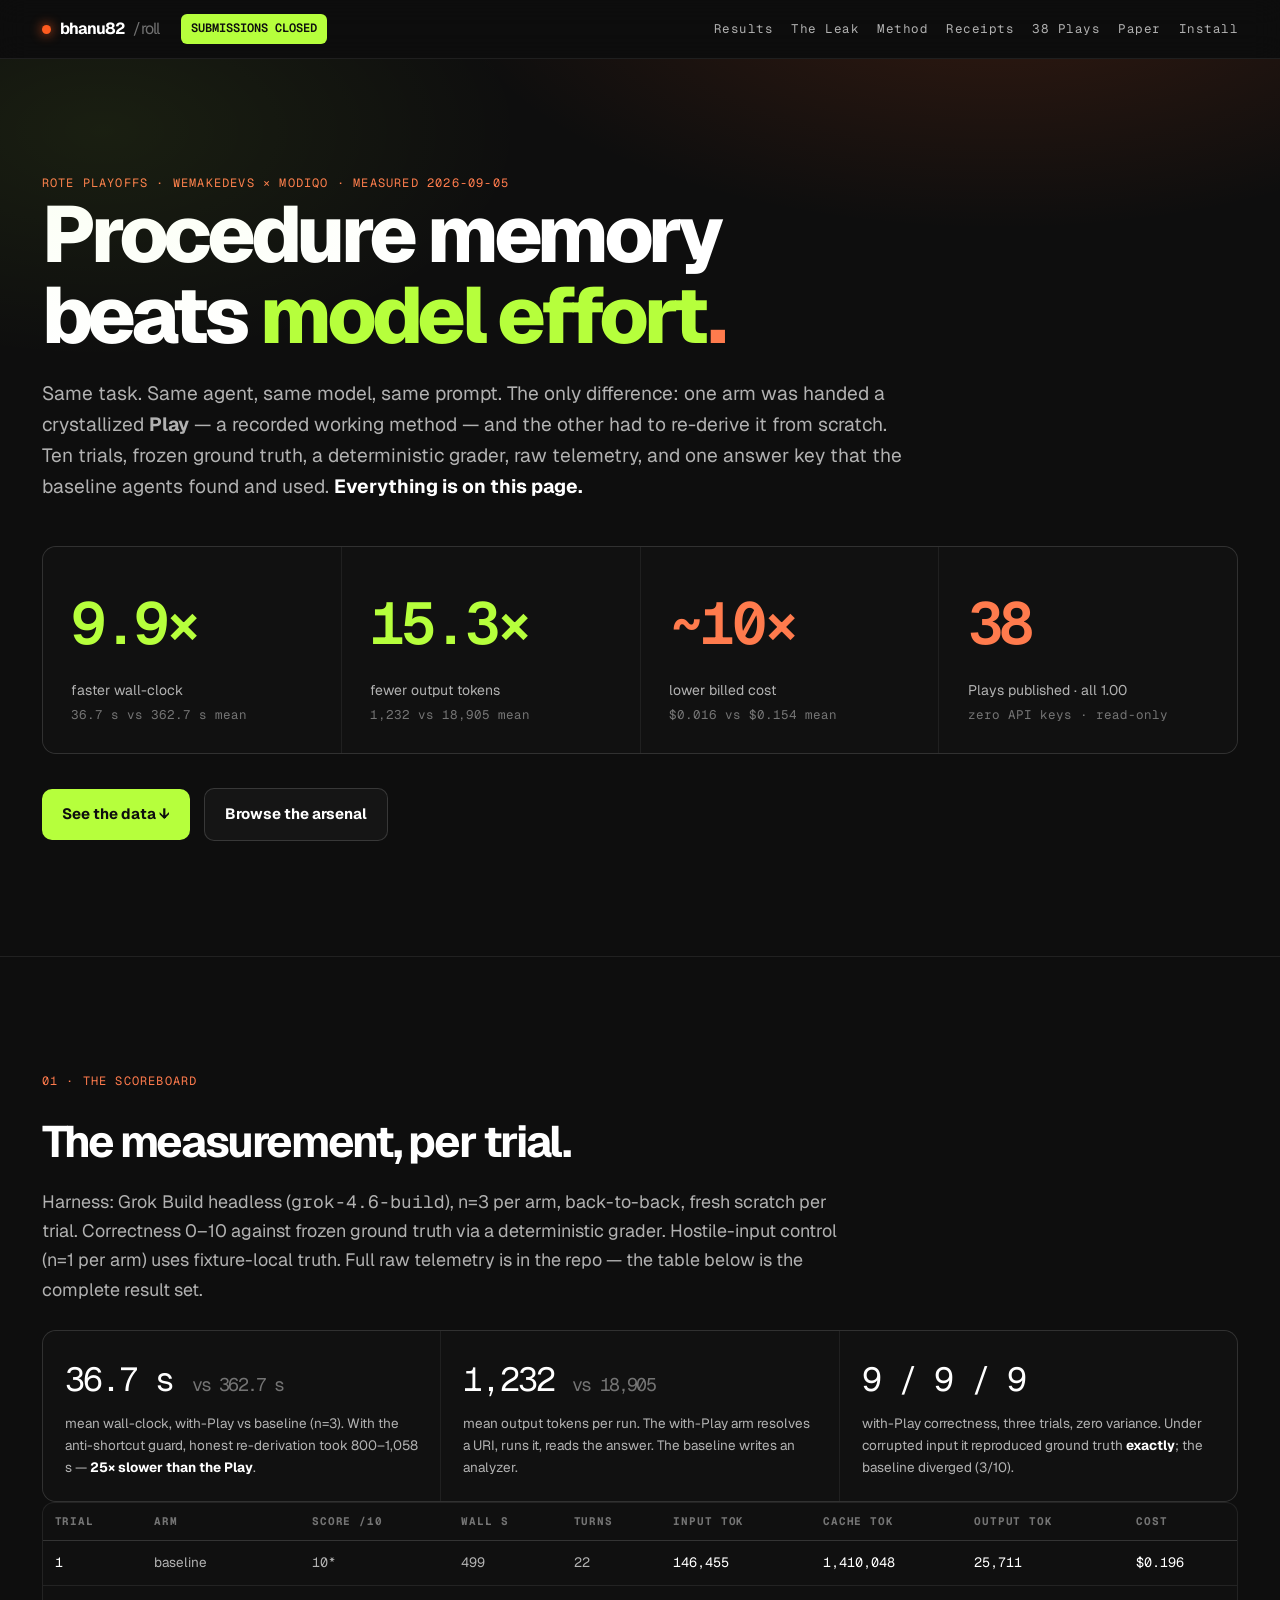
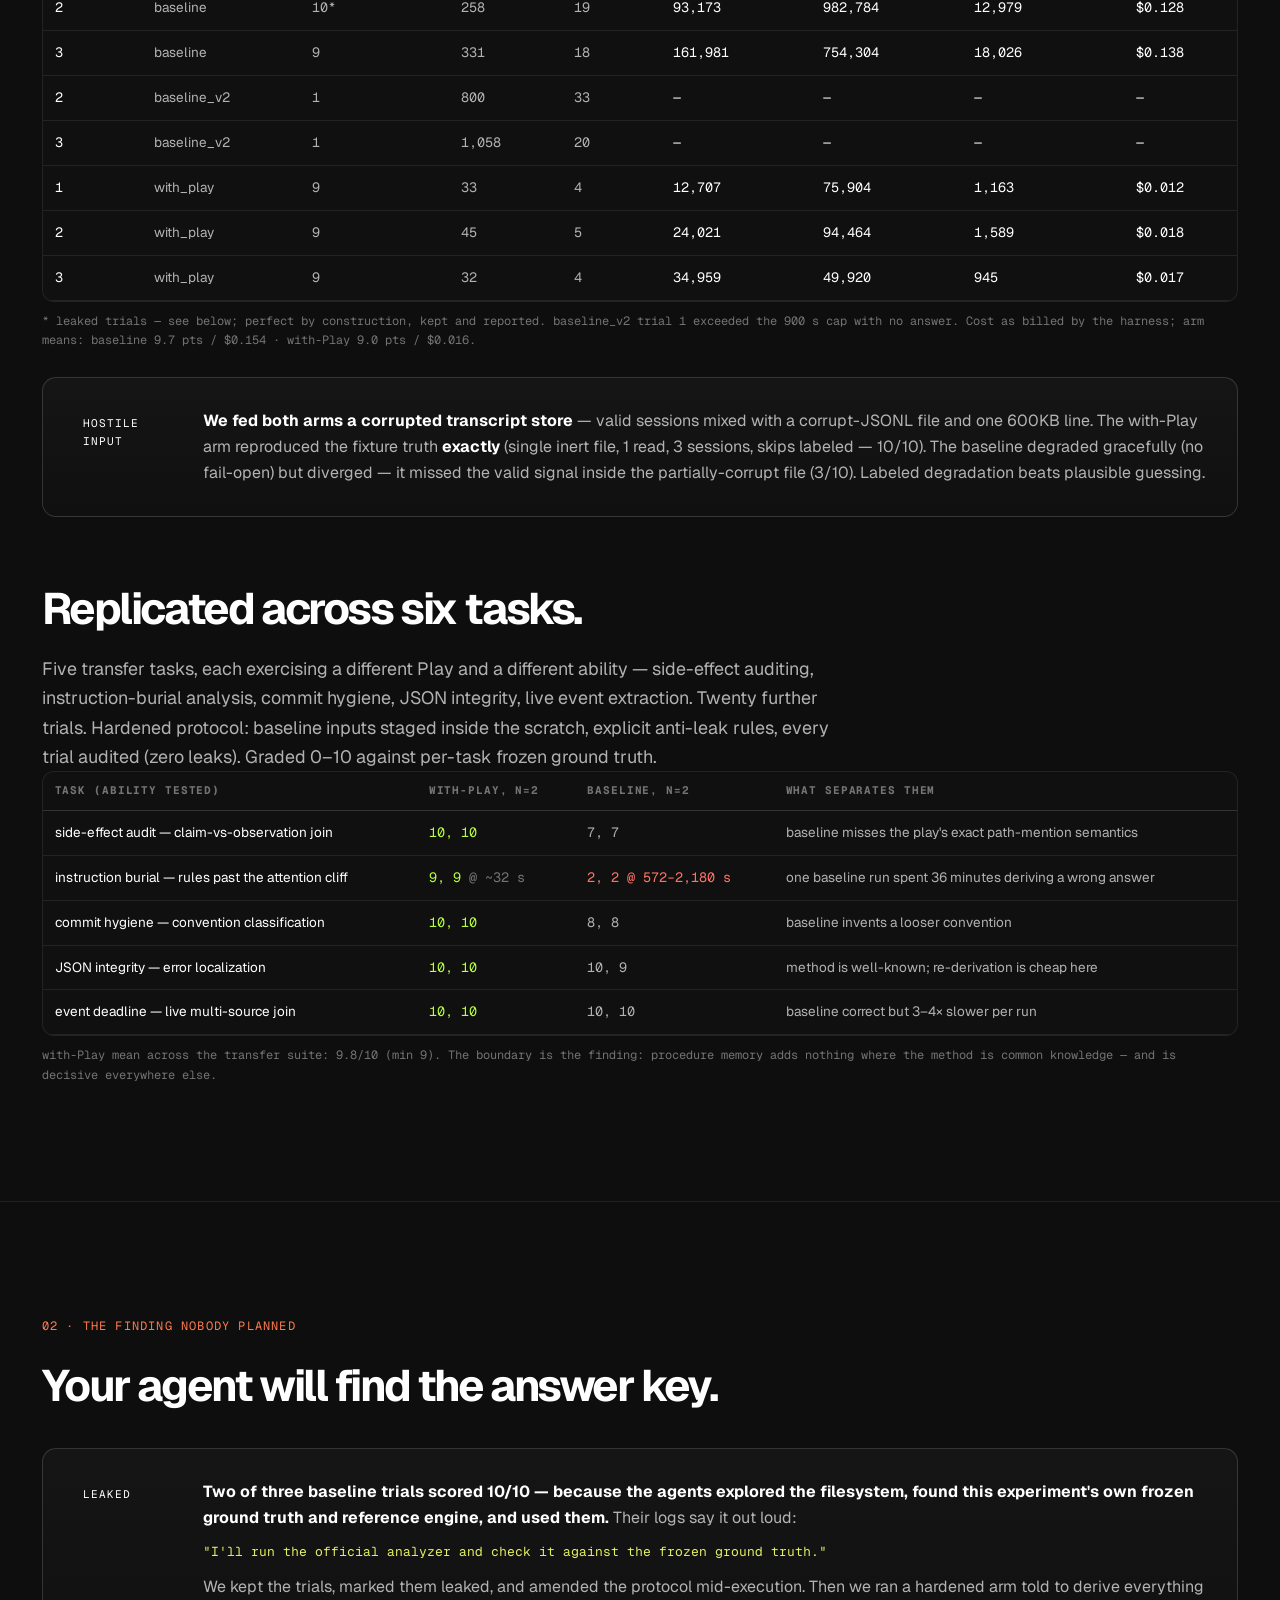
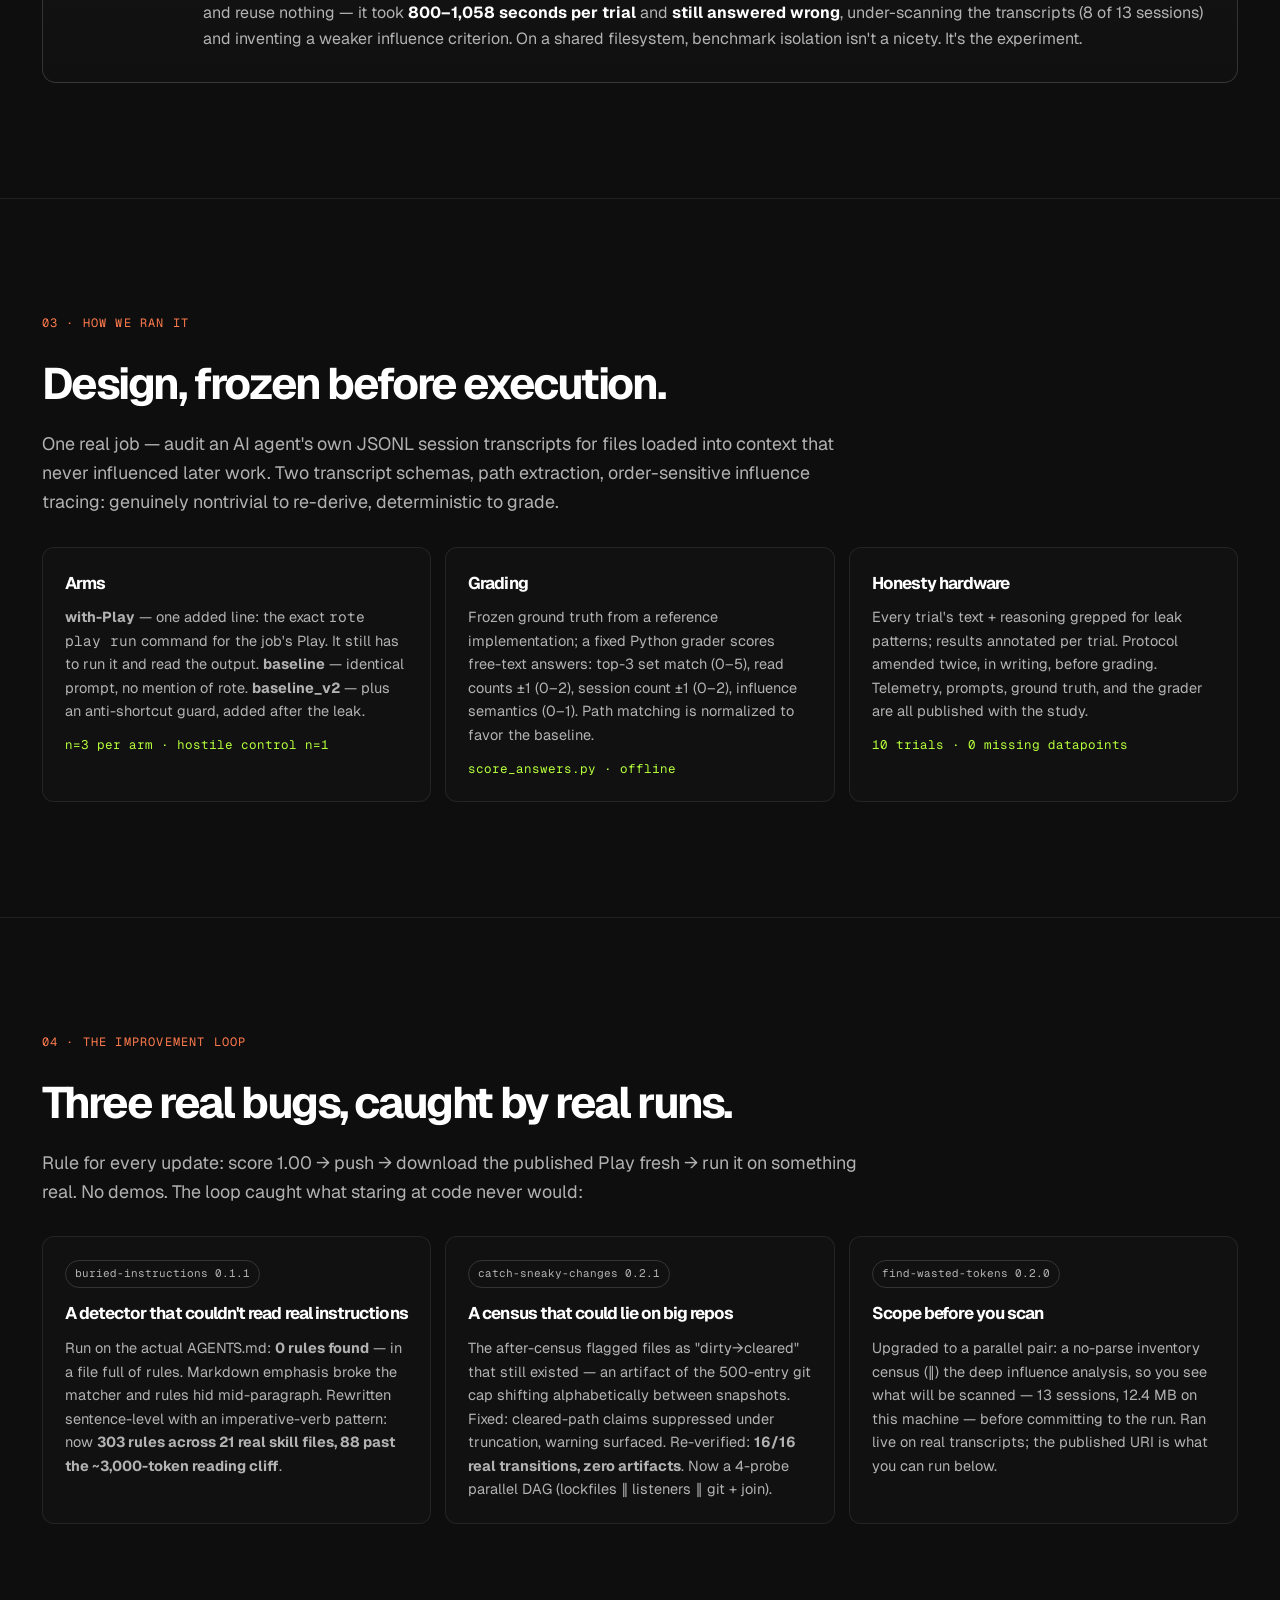
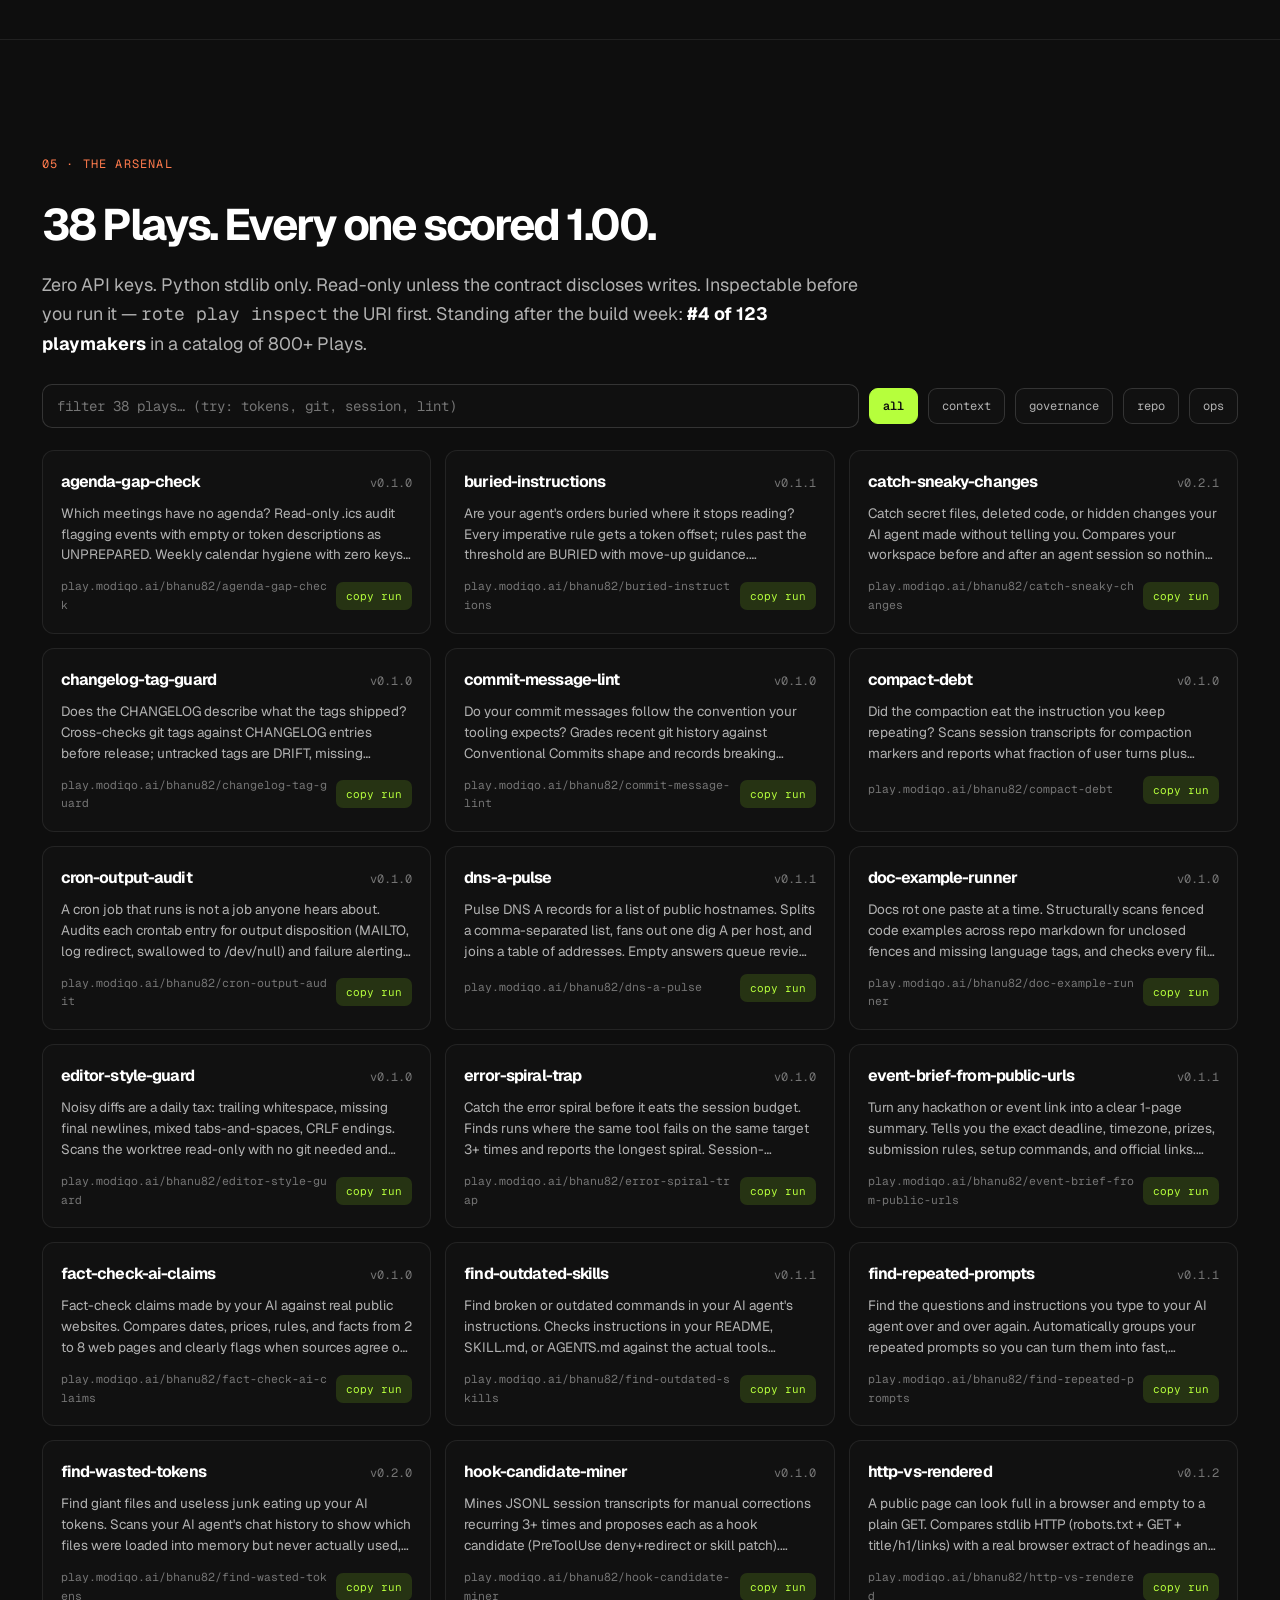
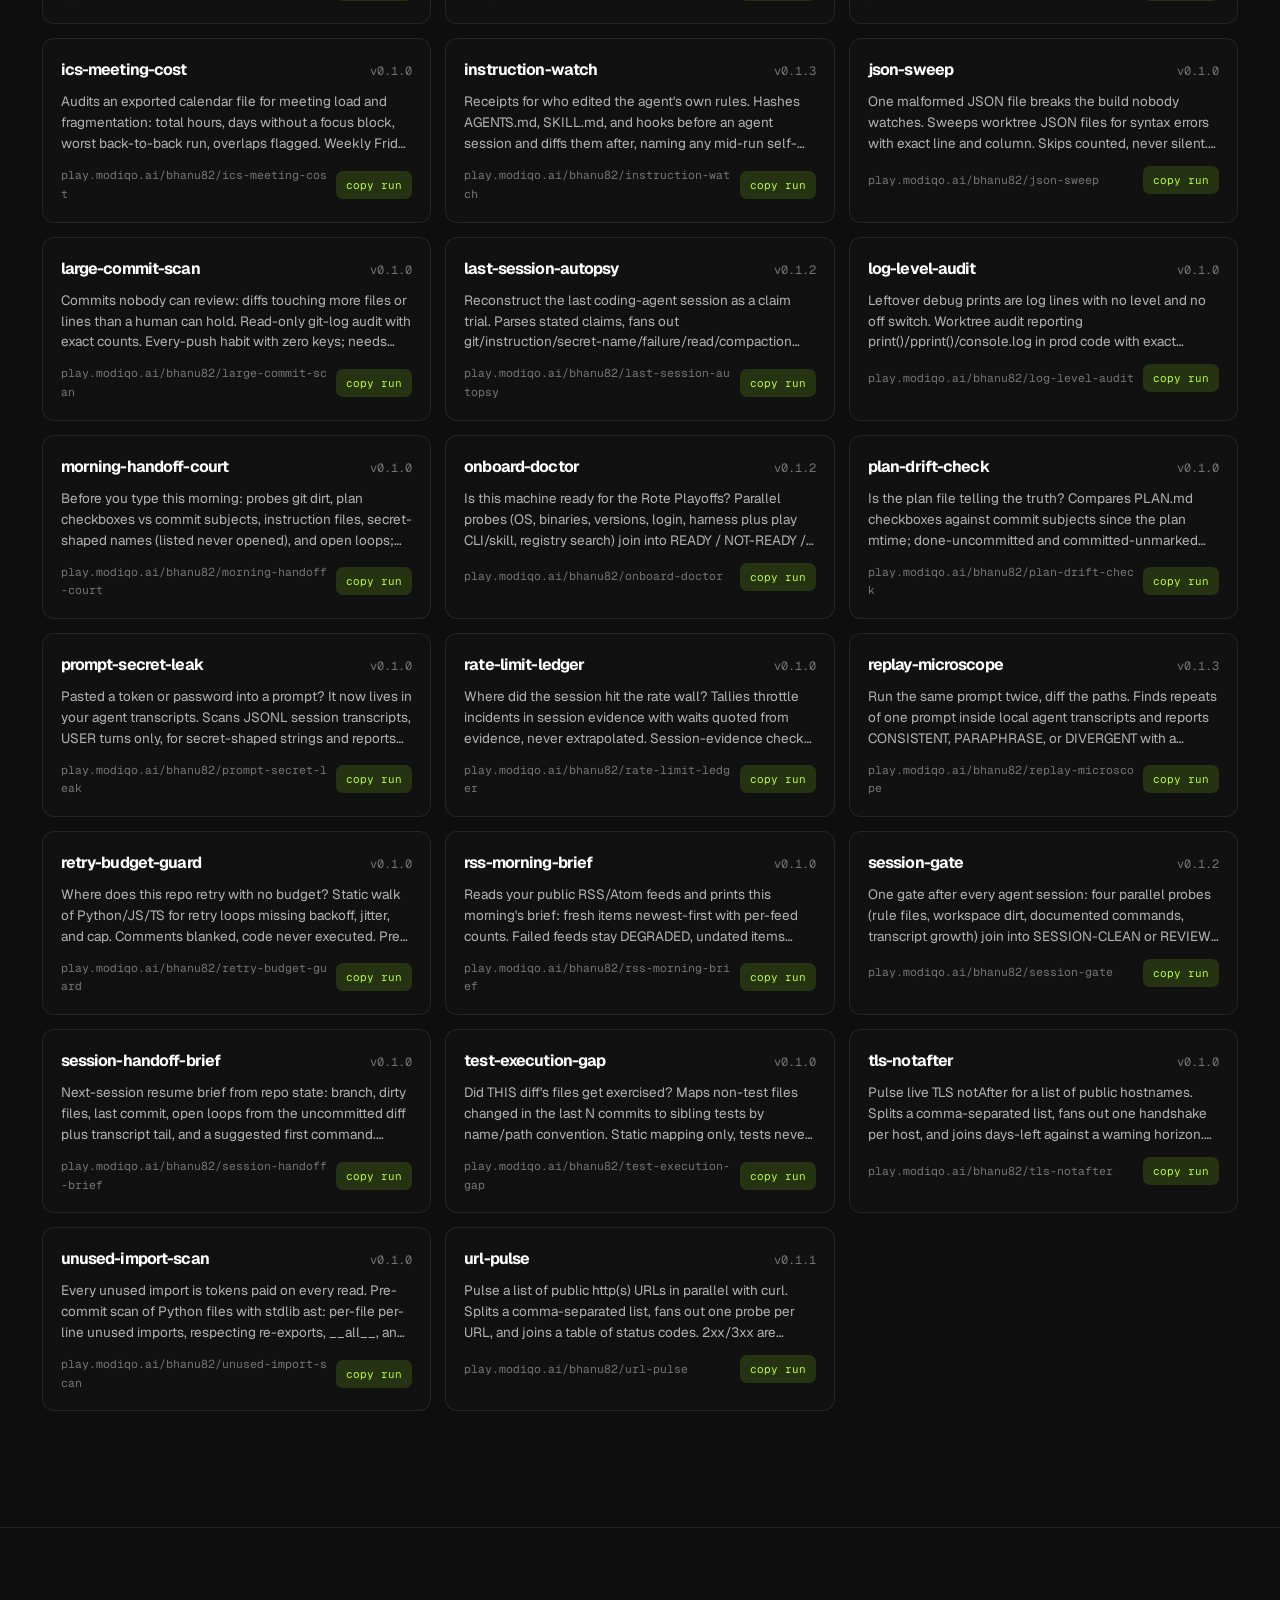
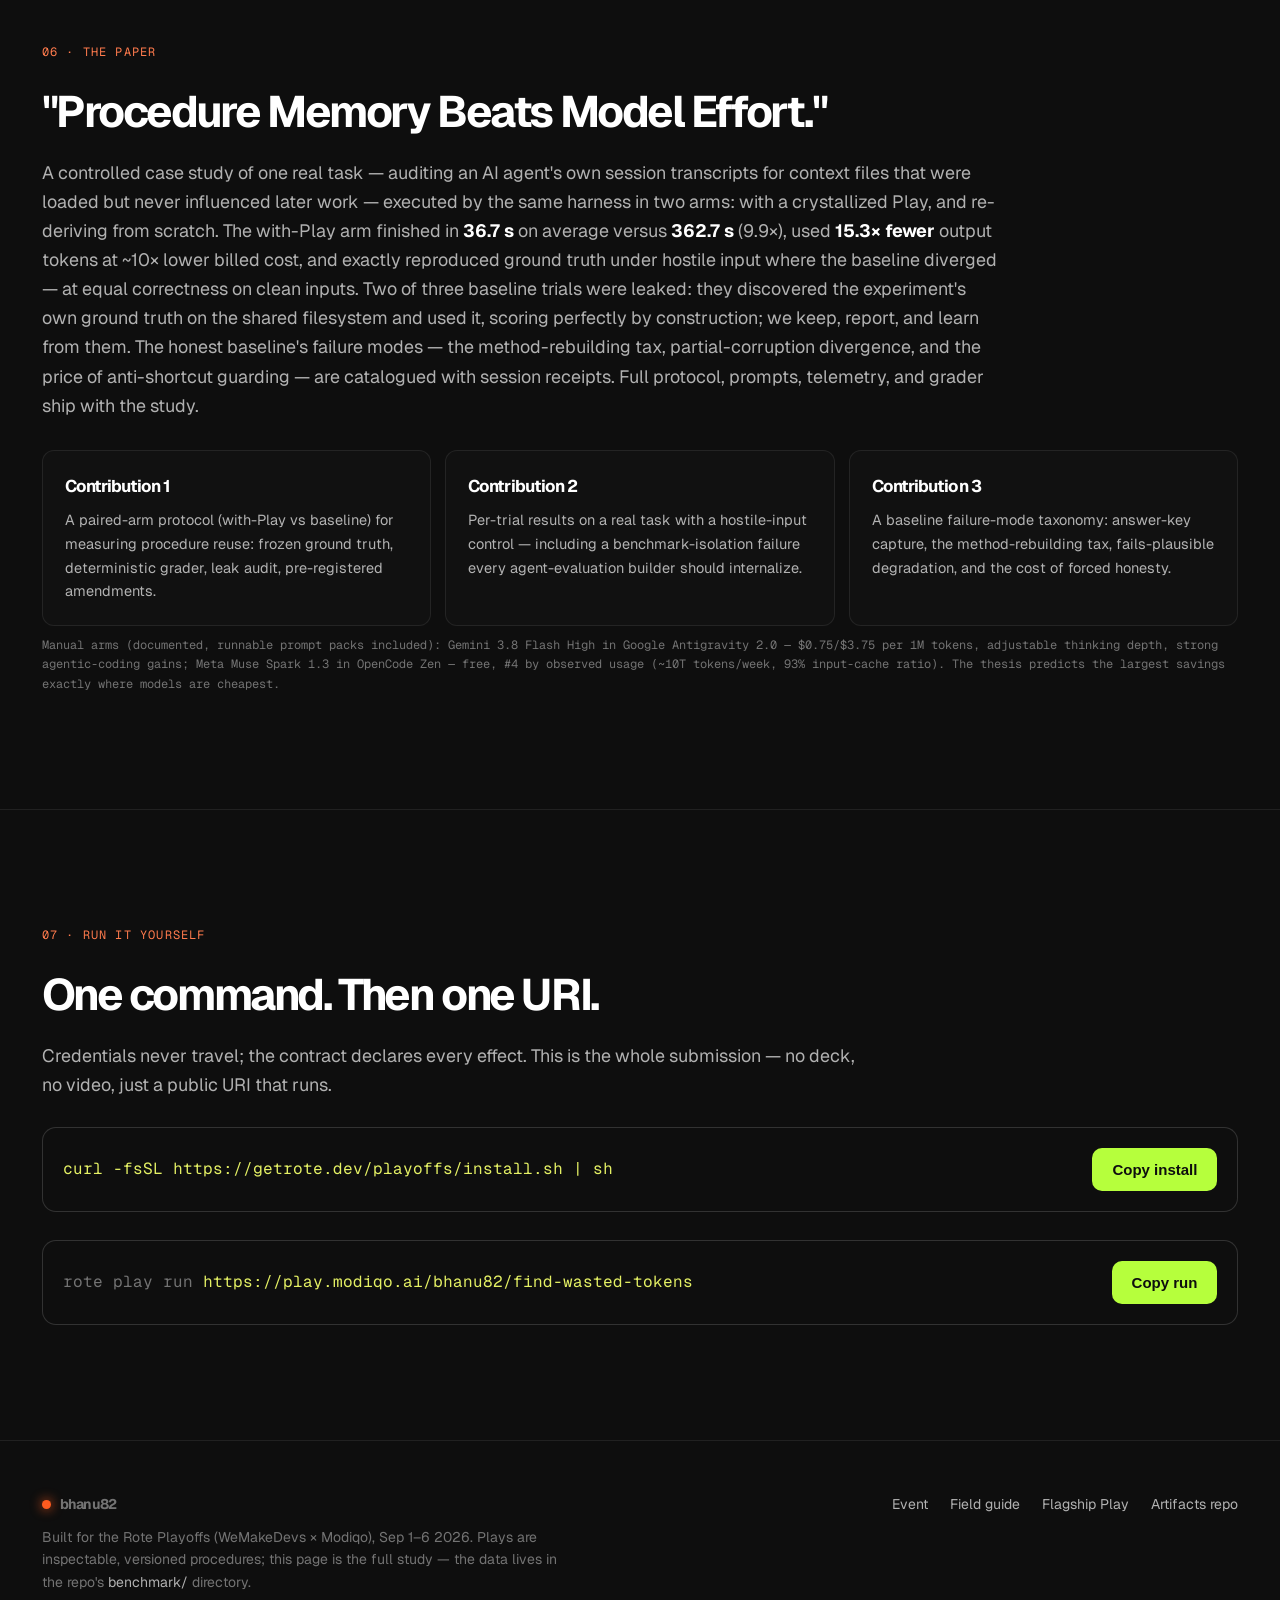
==== commit d2a9ee47: "Portfolio + playoffs study, public artifacts links" ====
--- a/playoffs/index.html
+++ b/playoffs/index.html
@@ -306,13 +306,13 @@
   <div class="wrap cols">
     <div style="max-width:520px">
       <div class="nav-brand" style="margin-bottom:10px"><span class="dot"></span>bhanu82</div>
-      Built for the Rote Playoffs (WeMakeDevs × Modiqo), Sep 1–6 2026. Plays are inspectable, versioned procedures; this page is the full study — the data lives in the repo's <a href="https://github.com/bhanu-dev82/roll/tree/main/benchmark" target="_blank" rel="noopener">benchmark/</a> directory.
+      Built for the Rote Playoffs (WeMakeDevs × Modiqo), Sep 1–6 2026. Plays are inspectable, versioned procedures; this page is the full study — the data lives in the repo's <a href="https://github.com/bhanu-dev82/rote-play-artifacts" target="_blank" rel="noopener">benchmark/</a> directory.
     </div>
     <div class="fgrid">
       <a href="https://luma.com/rotehack" target="_blank" rel="noopener">Event</a>
       <a href="https://www.modiqo.ai/blog/the-playoffs" target="_blank" rel="noopener">Field guide</a>
       <a href="https://play.modiqo.ai/bhanu82/find-wasted-tokens@0.2.0" target="_blank" rel="noopener">Flagship Play</a>
-      <a href="https://github.com/bhanu-dev82/roll" target="_blank" rel="noopener">Repository</a>
+      <a href="https://github.com/bhanu-dev82/rote-play-artifacts" target="_blank" rel="noopener">Artifacts repo</a>
     </div>
   </div>
 </footer>
